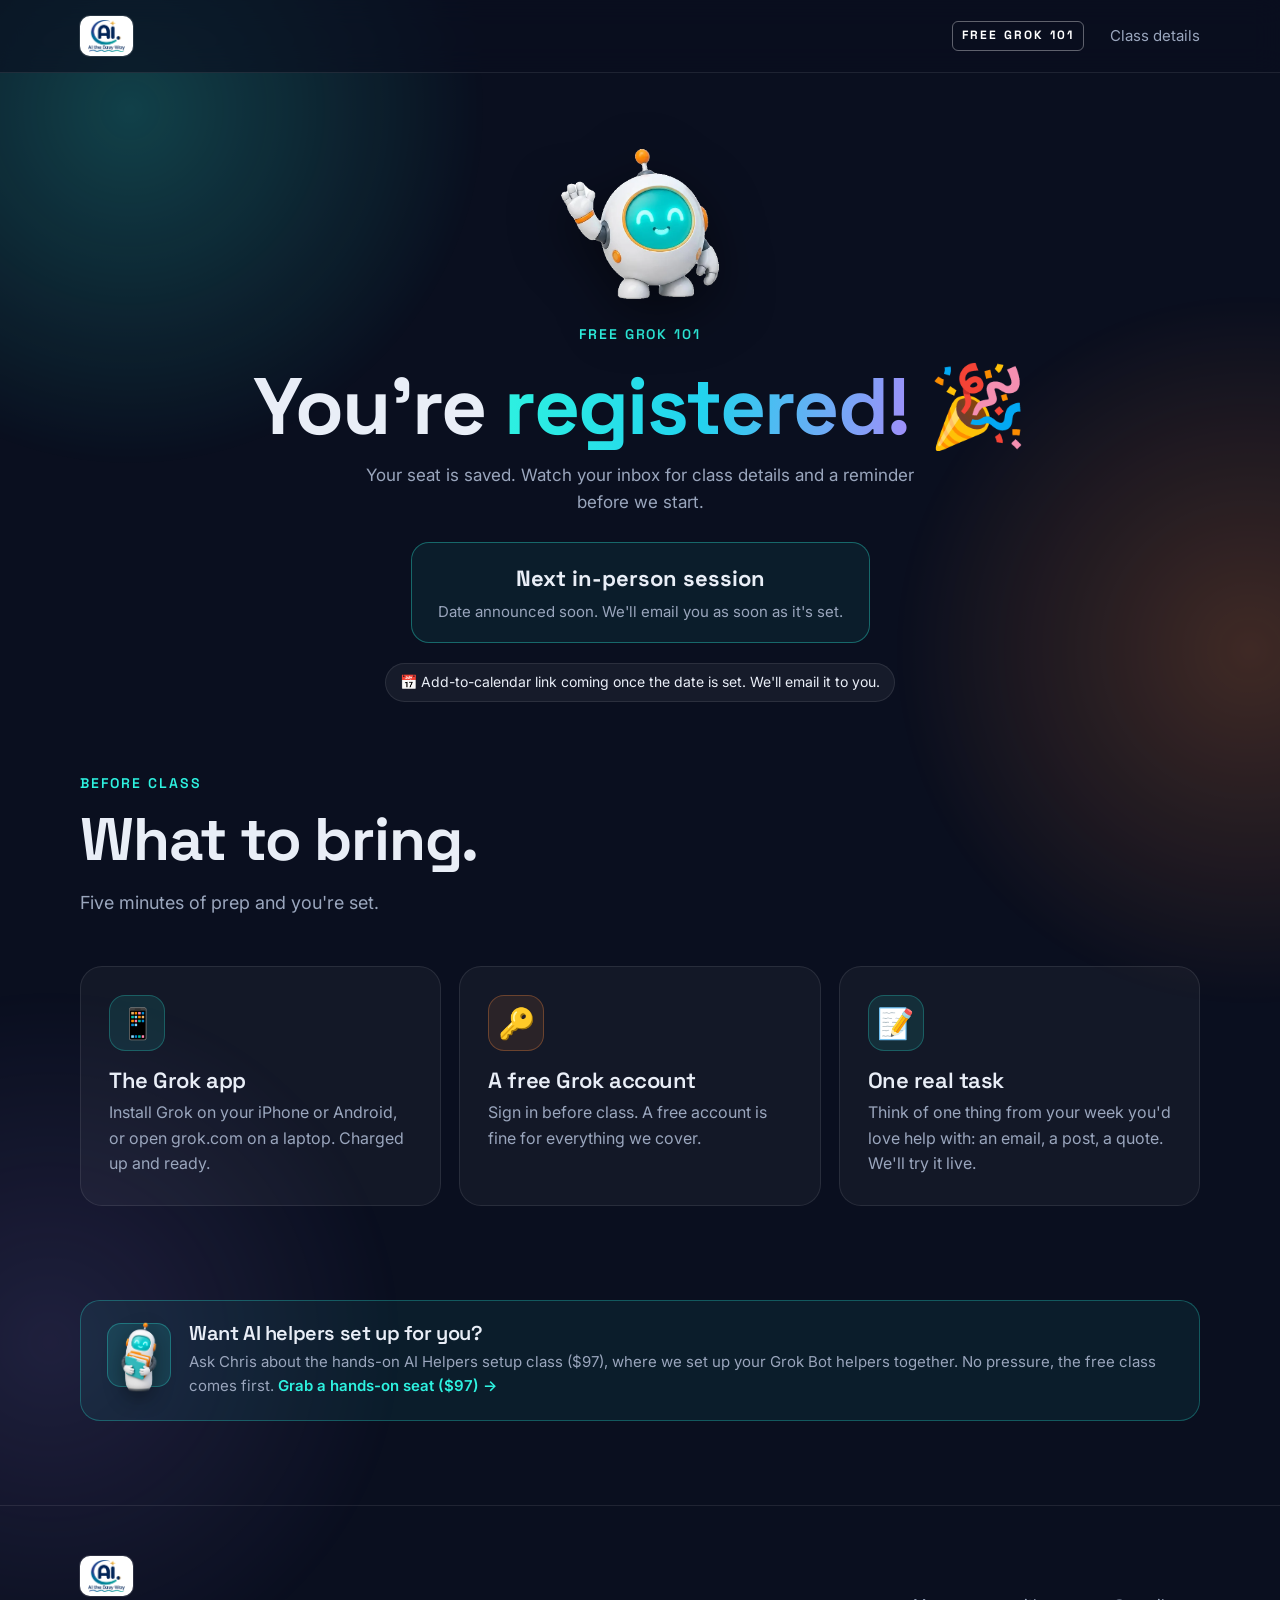
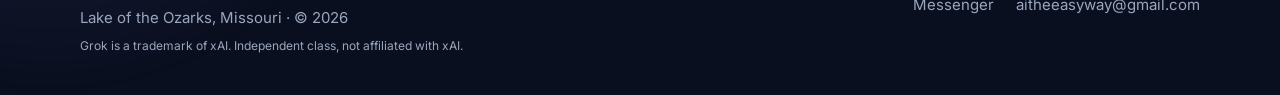
==== thanks.html @ 4959f6d3 "Free class is 1 hour: Oct 21 12:00-1:00 PM CT; 'in one hour' copy" ====
<!DOCTYPE html>
<html lang="en">
<head>
<!-- Session details come from config.js (same file the landing page uses) -->
<script src="config.js"></script>
<meta charset="utf-8">
<meta name="viewport" content="width=device-width, initial-scale=1">
<meta name="robots" content="noindex, nofollow">
<title>You're registered · Free Grok 101 | AI the Easy Way</title>
<meta name="theme-color" content="#0a0f1f">
<link rel="icon" href="data:image/svg+xml,<svg xmlns='http://www.w3.org/2000/svg' viewBox='0 0 100 100'><text y='.9em' font-size='90'>🌅</text></svg>">
<link rel="preconnect" href="https://fonts.googleapis.com">
<link rel="preconnect" href="https://fonts.gstatic.com" crossorigin>
<link href="https://fonts.googleapis.com/css2?family=Space+Grotesk:wght@500;600;700&family=Inter:wght@400;500;600&display=swap" rel="stylesheet">
<link rel="stylesheet" href="assets/styles.css">
</head>
<body>
<div class="bg-glow" aria-hidden="true">
  <div class="blob t" style="top:-300px;left:-280px"></div>
  <div class="blob o" style="top:240px;right:-380px;animation-delay:-6s"></div>
  <div class="blob v" style="top:55%;left:-360px;animation-delay:-3s"></div>
</div>

<nav>
  <div class="wrap">
    <a class="logo" href="index.html" aria-label="AI the Easy Way"><img class="logo-mark" src="assets/logo-ai-the-easy-way.webp" width="160" height="137" alt="AI the Easy Way"></a>
    <div class="nav-links"><span class="grok-tag">FREE GROK 101</span><a href="index.html">Class details</a></div>
  </div>
</nav>

<header class="ty-hero">
  <div class="wrap">
    <div class="ty-art" aria-hidden="true"><picture><source srcset="assets/helpers/helper-wave.webp" type="image/webp"><img src="assets/helpers/helper-wave.png" width="548" height="523" alt=""></picture></div>
    <span class="eyebrow" style="margin-top:10px">Free Grok 101</span>
    <h1>You're <span class="grad-text">registered!</span> 🎉</h1>
    <p class="lede">Your seat is saved. Watch your inbox for class details and a reminder before we start.</p>
    <div class="ty-sess" id="ty-sess"><b id="ty-when">Wed, Oct 21 · 12:00–1:00 PM CT</b><span id="ty-where">In person · Osage Beach Library, Osage Beach, MO</span></div>
    <div class="cal-row" id="cal-row">
      <span class="badge" id="cal-soon">📅 Add-to-calendar link coming once the date is set. We'll email it to you.</span>
    </div>
  </div>
</header>

<section style="padding-top:30px">
  <div class="wrap">
    <span class="eyebrow">Before class</span>
    <h2>What to bring.</h2>
    <p class="section-sub">Five minutes of prep and you're set.</p>
    <div class="grid g3">
      <div class="card"><div class="emoji">📱</div><h3>The Grok app</h3><p>Install Grok on your iPhone or Android, or open grok.com on a laptop. Charged up and ready.</p></div>
      <div class="card warm"><div class="emoji">🔑</div><h3>A free Grok account</h3><p>Sign in before class. A free account is fine for everything we cover.</p></div>
      <div class="card"><div class="emoji">📝</div><h3>One real task</h3><p>Think of one thing from your week you'd love help with: an email, a post, a quote. We'll try it live.</p></div>
    </div>
    <p class="note" id="zoom-note" hidden>💻 Joining online? Your Zoom link comes by email before class. Join from a laptop if you can, with the Grok app open on your phone.</p>
  </div>
</section>

<section style="padding-top:10px">
  <div class="wrap">
    <div class="tease-card">
      <div class="ic ic-helper" aria-hidden="true"><picture><source srcset="assets/helpers/helper-files.webp" type="image/webp"><img src="assets/helpers/helper-files.png" alt=""></picture></div>
      <div>
        <h3>Want AI helpers set up for you?</h3>
        <p>Ask Chris about the hands-on AI Helpers setup class ($97), where we set up your Grok Bot helpers together. No pressure, the free class comes first. <a data-paid href="https://buy.stripe.com/8x2eV52QE9wM2PK5do8AE04" target="_blank" rel="noopener">Grab a hands-on seat ($97) →</a></p>
      </div>
    </div>
  </div>
</section>

<!-- Add-to-calendar popup: opens right after registering (thanks.html?s=...) when the session has a date -->
<div class="modal-bg" id="cal-modal" hidden>
  <div class="modal" role="dialog" aria-modal="true" aria-labelledby="m-title">
    <button class="m-close" type="button" aria-label="Close" data-close>×</button>
    <img class="m-art" src="assets/helpers/helper-calendar.png" alt="" width="300" height="300">
    <span class="eyebrow">You're in! One more step</span>
    <h2 id="m-title">Add it to your calendar</h2>
    <div class="m-when" id="m-when"></div>
    <div class="m-where" id="m-where"></div>
    <div class="m-btns">
      <a class="btn btn-primary" id="m-gcal" href="#" target="_blank" rel="noopener">📅 Google Calendar</a>
      <a class="btn btn-ghost" id="m-ics" href="#" download="free-grok-101.ics">🍎 Apple / Outlook (.ics)</a>
    </div>
    <button class="m-later" type="button" data-close>Maybe later</button>
  </div>
</div>

<footer>
  <div class="wrap">
    <div><a class="logo" href="index.html" aria-label="AI the Easy Way"><img class="logo-mark" src="assets/logo-ai-the-easy-way.webp" width="160" height="137" alt="AI the Easy Way"></a><div style="margin-top:10px">Lake of the Ozarks, Missouri · © <span id="yr">2026</span></div><div class="tm">Grok is a trademark of xAI. Independent class, not affiliated with xAI.</div></div>
    <div style="display:flex;gap:22px;flex-wrap:wrap">
      <a data-msg href="https://m.me/aitheeasyway" target="_blank" rel="noopener">Messenger</a>
      <a data-email href="mailto:aitheeasyway@gmail.com">aitheeasyway@gmail.com</a>
    </div>
  </div>
</footer>

<script>
(function(){
  const q = new URLSearchParams(location.search);
  const id = q.get('s') || '', fmt = q.get('f') || '';
  const online = fmt.indexOf('Online') === 0 || id.indexOf('online') === 0;
  let s = SESSIONS.find(x => x.id === id);
  if (!s && !id) s = upcomingSessions()[0];
  if (s) {
    document.getElementById('ty-when').textContent = sessionWhen(s);
    document.getElementById('ty-where').textContent = formatLabel(s.format) + (s.place ? ' · ' + s.place : '');
  } else {
    document.getElementById('ty-when').textContent = online ? 'Next online (Zoom) session' : 'Next in-person session';
    document.getElementById('ty-where').textContent = "Date announced soon. We'll email you as soon as it's set.";
  }
  if (online || (s && s.format === 'online')) document.getElementById('zoom-note').hidden = false;

  // Add-to-calendar (only when the session has a real date): inline buttons + popup
  if (s && s.date && !isNaN(new Date(s.date))) {
    const start = new Date(s.date), end = new Date(start.getTime() + (s.minutes||60)*60000);
    const z = d => d.toISOString().replace(/[-:]/g,'').replace(/\.\d{3}/,'');
    const title = 'Free Grok 101 (AI the Easy Way)';
    const site = location.origin + location.pathname.replace(/thanks\.html$/,'');
    const details = 'Free Grok 101 with Chris Booth. Bring your phone or laptop with the Grok app and a free Grok account. ' + site;
    const where = s.format === 'online' ? 'Online (Zoom), link sent by email' : (s.place || s.title);
    const g = 'https://calendar.google.com/calendar/render?action=TEMPLATE&text=' + encodeURIComponent(title) + '&dates=' + z(start) + '/' + z(end) + '&details=' + encodeURIComponent(details) + '&location=' + encodeURIComponent(where) + '&ctz=America/Chicago';
    const icsEsc = t => String(t).replace(/\\/g,'\\\\').replace(/([,;])/g,'\\$1').replace(/\n/g,'\\n');
    const ics = ['BEGIN:VCALENDAR','VERSION:2.0','PRODID:-//AI the Easy Way//Free Grok 101//EN','CALSCALE:GREGORIAN','METHOD:PUBLISH','BEGIN:VEVENT','UID:'+s.id+'-free-grok-101@aitheeasyway','DTSTAMP:'+z(new Date()),'DTSTART:'+z(start),'DTEND:'+z(end),'SUMMARY:'+icsEsc(title),'LOCATION:'+icsEsc(where),'DESCRIPTION:'+icsEsc(details),'URL:'+site,'BEGIN:VALARM','TRIGGER:-PT1H','ACTION:DISPLAY','DESCRIPTION:Free Grok 101 starts in 1 hour','END:VALARM','END:VEVENT','END:VCALENDAR'].join('\r\n');
    const icsUrl = 'data:text/calendar;charset=utf-8,' + encodeURIComponent(ics);
    document.getElementById('cal-row').innerHTML = `<a class="btn btn-primary btn-sm" href="${g}" target="_blank" rel="noopener">📅 Add to Google Calendar</a><a class="btn btn-ghost btn-sm" href="${icsUrl}" download="free-grok-101.ics">Apple / Outlook (.ics)</a>`;

    // popup right after registering (the form redirect carries ?s=); once per browser session per session id
    const modal = document.getElementById('cal-modal'), key = 'fg101-cal-' + s.id;
    let seen = false; try { seen = sessionStorage.getItem(key) === '1'; } catch(e) {}
    if (id && !seen) {
      document.getElementById('m-when').textContent = sessionWhen(s);
      document.getElementById('m-where').textContent = formatLabel(s.format) + (s.place ? ' · ' + s.place : '');
      document.getElementById('m-gcal').href = g;
      document.getElementById('m-ics').href = icsUrl;
      const prev = document.activeElement;
      const close = () => { modal.hidden = true; document.removeEventListener('keydown', onKey); try { sessionStorage.setItem(key,'1'); } catch(e) {} if (prev && prev.focus) prev.focus(); };
      const onKey = e => { if (e.key === 'Escape') close(); };
      modal.querySelectorAll('[data-close]').forEach(b => b.addEventListener('click', close));
      modal.addEventListener('click', e => { if (e.target === modal) close(); });
      modal.querySelectorAll('.m-btns a').forEach(a => a.addEventListener('click', () => setTimeout(close, 300)));
      document.addEventListener('keydown', onKey);
      setTimeout(() => { modal.hidden = false; document.getElementById('m-gcal').focus(); }, 450);
    }
  }
  document.querySelectorAll('[data-paid]').forEach(a => a.href = PAID_CLASS_URL);
  document.querySelectorAll('[data-msg]').forEach(a => a.href = MESSENGER_URL);
  document.querySelectorAll('[data-email]').forEach(a => { a.href = 'mailto:' + CONTACT_EMAIL; a.textContent = CONTACT_EMAIL; });
  document.getElementById('yr').textContent = new Date().getFullYear();
})();
</script>
</body>
</html>
---- assets/styles.css ----
/* Shared AI the Easy Way styles (from the Learn Grok Bot mockup) */
:root{
  --bg:#0a0f1f; --bg2:#0f1629; --card:rgba(255,255,255,.04); --line:rgba(255,255,255,.09);
  --text:#e9eef7; --muted:#9aa6bd; --teal:#2ef2e0; --cyan:#22d3ee; --orange:#ff8a3d; --pink:#ff5e7e;
  --violet:#a78bfa;
  --grad:linear-gradient(100deg,var(--teal),var(--cyan) 25%,var(--violet) 52%,var(--pink) 72%,var(--orange));
  --radius:22px;
}
*{box-sizing:border-box;margin:0;padding:0}
html{scroll-behavior:smooth}
body{background:var(--bg);color:var(--text);font-family:Inter,system-ui,-apple-system,Segoe UI,sans-serif;line-height:1.6;font-size:17px;overflow-x:hidden;-webkit-font-smoothing:antialiased}
h1,h2,h3,.display{font-family:"Space Grotesk",Inter,sans-serif;line-height:1.05;letter-spacing:-.02em}
a{color:inherit}
.wrap{width:min(1120px,100% - 40px);margin-inline:auto}
section{padding:84px 0;position:relative}
.grad-text{background:var(--grad);background-size:200% auto;-webkit-background-clip:text;background-clip:text;color:transparent;animation:shift 8s ease-in-out infinite}
@keyframes shift{0%,100%{background-position:0% 50%}50%{background-position:100% 50%}}

/* background glow (absolute, spans whole page) */
body{position:relative}
.bg-glow{position:absolute;inset:0;z-index:-1;overflow:hidden;pointer-events:none}
.blob{position:absolute;width:820px;height:820px;max-width:140vw;max-height:140vw;border-radius:50%;opacity:.22;animation:float 18s ease-in-out infinite alternate;will-change:transform}
.blob.t{background:radial-gradient(circle,var(--teal) 0,transparent 62%)}
.blob.o{background:radial-gradient(circle,var(--orange) 0,transparent 62%)}
.blob.v{background:radial-gradient(circle,var(--violet) 0,transparent 62%);opacity:.14}
@keyframes float{to{transform:translate(60px,50px) scale(1.08)}}
.grid-bg{position:absolute;inset:0;background-image:linear-gradient(var(--line) 1px,transparent 1px),linear-gradient(90deg,var(--line) 1px,transparent 1px);background-size:56px 56px;mask-image:radial-gradient(ellipse at 50% 30%,#000 20%,transparent 70%);-webkit-mask-image:radial-gradient(ellipse at 50% 30%,#000 20%,transparent 70%);opacity:.5;pointer-events:none}

/* nav */
nav{position:sticky;top:0;z-index:50;backdrop-filter:blur(14px);-webkit-backdrop-filter:blur(14px);background:rgba(10,15,31,.65);border-bottom:1px solid var(--line)}
nav .wrap{display:flex;align-items:center;justify-content:space-between;height:72px}
.logo{display:flex;align-items:center;gap:10px;font-family:"Space Grotesk";font-weight:700;text-decoration:none;font-size:18px;color:var(--text)}
.logo-mark{height:40px;width:auto;display:block;flex-shrink:0;background:#fff;border-radius:10px;padding:4px 8px;box-shadow:0 0 0 1px rgba(255,255,255,.12)}
.logo-text{line-height:1.1}
.logo-dot{width:30px;height:30px;border-radius:9px;background:var(--grad);display:grid;place-items:center;color:#0a0f1f;font-size:15px;box-shadow:0 0 18px rgba(46,242,224,.45)}
.nav-links{display:flex;gap:26px;align-items:center;font-size:15px;color:var(--muted)}
.nav-links a{text-decoration:none;transition:color .2s}
.nav-links a:hover{color:var(--text)}

/* buttons */
.btn{display:inline-flex;align-items:center;gap:10px;font-family:"Space Grotesk";font-weight:700;font-size:17px;padding:16px 26px;border-radius:999px;text-decoration:none;transition:transform .2s,box-shadow .2s,background .2s;cursor:pointer;border:0}
.btn-primary{background:linear-gradient(100deg,var(--teal),var(--cyan));color:#06121a;box-shadow:0 0 0 1px rgba(46,242,224,.4),0 10px 40px -8px rgba(46,242,224,.6)}
.btn-primary:hover{transform:translateY(-2px);box-shadow:0 0 0 1px rgba(46,242,224,.6),0 14px 50px -6px rgba(46,242,224,.8)}
.btn-sunset{background:linear-gradient(100deg,var(--orange),var(--pink));color:#1a0a05;box-shadow:0 10px 40px -8px rgba(255,138,61,.65)}
.btn-sunset:hover{transform:translateY(-2px);box-shadow:0 14px 50px -6px rgba(255,138,61,.85)}
.btn-ghost{background:transparent;color:var(--text);border:1px solid var(--line)}
.btn-ghost:hover{border-color:var(--teal);color:var(--teal)}
.btn-sm{padding:10px 18px;font-size:15px}
.btn .arrow{transition:transform .2s}
.btn:hover .arrow{transform:translateX(4px)}

/* hero */
.hero{padding:80px 0 110px;text-align:center;overflow:hidden}
.pill{display:inline-flex;align-items:center;gap:10px;padding:8px 16px;border-radius:999px;border:1px solid rgba(255,138,61,.4);background:rgba(255,138,61,.08);color:#ffc49c;font-size:14px;font-weight:600;letter-spacing:.02em}
.pulse{width:8px;height:8px;border-radius:50%;background:var(--orange);box-shadow:0 0 0 0 rgba(255,138,61,.7);animation:pulse 2s infinite}
@keyframes pulse{70%{box-shadow:0 0 0 10px rgba(255,138,61,0)}100%{box-shadow:0 0 0 0 rgba(255,138,61,0)}}
.hero h1{font-size:clamp(44px,8.4vw,96px);font-weight:700;margin:26px auto 22px;max-width:14ch;text-wrap:balance}
.hero .sub{font-size:clamp(20px,2.6vw,26px);font-family:"Space Grotesk";font-weight:500;color:var(--text);margin-bottom:12px}
.hero .lede{color:var(--muted);max-width:620px;margin:0 auto 36px}
.cta-row{display:flex;gap:14px;justify-content:center;flex-wrap:wrap}
.tiny{font-size:14px;color:var(--muted);margin-top:18px}

/* chat orbit visual */
.helpers{display:flex;justify-content:center;gap:14px;flex-wrap:wrap;margin-top:60px}
.chip{display:flex;align-items:center;gap:10px;padding:12px 18px;border-radius:16px;background:var(--card);border:1px solid var(--line);font-size:15px;font-weight:500;animation:bob 6s ease-in-out infinite;backdrop-filter:blur(6px)}
.chip:nth-child(2){animation-delay:-1.5s}.chip:nth-child(3){animation-delay:-3s}.chip:nth-child(4){animation-delay:-4.5s}
.chip .ic{width:30px;height:30px;border-radius:9px;display:grid;place-items:center;font-size:16px}
.chip.lead{border-color:rgba(46,242,224,.45);box-shadow:0 0 30px -8px rgba(46,242,224,.55)}
@keyframes bob{50%{transform:translateY(-8px)}}

/* section heads */
.eyebrow{font-family:"Space Grotesk";font-size:14px;font-weight:600;letter-spacing:.14em;text-transform:uppercase;color:var(--teal);margin-bottom:14px;display:block}
.eyebrow.o{color:var(--orange)}
h2{font-size:clamp(36px,5.4vw,60px);font-weight:700;margin-bottom:18px;max-width:22ch;text-wrap:balance}
.section-sub{color:var(--muted);max-width:600px;font-size:18px;margin-bottom:48px}

/* cards */
.grid{display:grid;gap:18px}
.g4{grid-template-columns:repeat(4,1fr)}
.g3{grid-template-columns:repeat(3,1fr)}
.card{background:var(--card);border:1px solid var(--line);border-radius:var(--radius);padding:28px;position:relative;transition:transform .25s,border-color .25s,background .25s}
.card:hover{transform:translateY(-4px);border-color:rgba(46,242,224,.35);background:rgba(255,255,255,.06)}
.card .emoji{font-size:30px;width:56px;height:56px;border-radius:16px;display:grid;place-items:center;margin-bottom:18px;background:rgba(46,242,224,.1);border:1px solid rgba(46,242,224,.25)}
.card.warm .emoji{background:rgba(255,138,61,.1);border-color:rgba(255,138,61,.3)}
.card h3{font-size:22px;margin-bottom:8px;font-weight:600}
.card p{color:var(--muted);font-size:16px}

/* who */
.who{background:linear-gradient(180deg,transparent,rgba(255,138,61,.05) 50%,transparent)}
.who-card{padding:34px}
.who-card .tag{display:inline-block;font-size:13px;font-weight:600;color:var(--orange);border:1px solid rgba(255,138,61,.35);border-radius:999px;padding:4px 12px;margin-bottom:18px}
.note{margin-top:28px;padding:18px 22px;border-left:3px solid var(--teal);background:rgba(46,242,224,.06);border-radius:0 14px 14px 0;color:var(--text);max-width:760px}

/* steps */
.steps{display:grid;grid-template-columns:repeat(3,1fr);gap:18px;counter-reset:s}
.step{position:relative;padding:34px 28px 30px}
.step .num{font-family:"Space Grotesk";font-size:76px;font-weight:700;line-height:1;margin-bottom:12px;background:var(--grad);-webkit-background-clip:text;background-clip:text;color:transparent;opacity:.95}
.step .when{font-size:13px;font-weight:600;letter-spacing:.08em;text-transform:uppercase;color:var(--muted);margin-bottom:6px}

/* guide */
.guide-box{display:grid;grid-template-columns:320px 1fr;gap:48px;align-items:center;background:linear-gradient(135deg,rgba(46,242,224,.07),rgba(255,138,61,.07));border:1px solid var(--line);border-radius:30px;padding:44px}
.photo{aspect-ratio:4/5;border-radius:24px;position:relative;overflow:hidden;background:
  radial-gradient(circle at 50% 120%,rgba(255,138,61,.9),transparent 55%),
  linear-gradient(180deg,#14203d,#1d1630);border:1px solid var(--line);display:grid;place-items:center;text-align:center}
.photo::after{content:none}
.photo .ph{position:relative;z-index:1;color:rgba(255,255,255,.7);font-size:14px}
.photo .ph b{display:block;font-family:"Space Grotesk";font-size:58px;color:#fff;letter-spacing:-.03em;margin-bottom:6px;text-shadow:0 0 30px rgba(46,242,224,.6)}
.guide-box h3{font-size:clamp(30px,4vw,44px);margin-bottom:6px}
.guide-box .role{color:var(--orange);font-weight:600;margin-bottom:18px}
.guide-box p{color:var(--muted);margin-bottom:14px;max-width:560px}
.badges{display:flex;gap:10px;flex-wrap:wrap;margin-top:22px}
.badge{font-size:14px;padding:7px 14px;border-radius:999px;background:rgba(255,255,255,.05);border:1px solid var(--line)}

/* faq */
.faq-layout{display:grid;grid-template-columns:1fr 1.7fr;gap:48px;align-items:start}
.faq-layout h2{position:sticky;top:100px}
.faq{max-width:820px}
details{border:1px solid var(--line);border-radius:18px;background:var(--card);margin-bottom:12px;transition:border-color .2s}
details[open]{border-color:rgba(46,242,224,.35)}
summary{list-style:none;cursor:pointer;padding:22px 26px;font-family:"Space Grotesk";font-weight:600;font-size:19px;display:flex;justify-content:space-between;align-items:center;gap:16px}
summary::-webkit-details-marker{display:none}
summary .plus{flex:none;width:30px;height:30px;border-radius:50%;border:1px solid var(--line);display:grid;place-items:center;color:var(--teal);transition:transform .25s}
details[open] summary .plus{transform:rotate(45deg)}
details .ans{padding:0 26px 22px;color:var(--muted)}
details .ans strong{color:var(--text)}

/* guarantee */
.guarantee{padding:48px 0 0}
.g-box{display:flex;align-items:center;gap:22px;padding:28px 32px;border-radius:24px;border:1px dashed rgba(255,138,61,.5);background:rgba(255,138,61,.06)}
.g-box .shield{font-size:40px;flex:none}
.g-box p{font-family:"Space Grotesk";font-size:clamp(20px,2.6vw,26px);font-weight:600;line-height:1.3}
.g-box small{display:block;font-family:Inter;font-size:15px;font-weight:400;color:var(--muted);margin-top:4px}

/* final cta */
.final{text-align:center;overflow:hidden;padding-top:40px}
.final-box{position:relative;border-radius:34px;padding:80px 28px;background:
  radial-gradient(ellipse at 50% 130%,rgba(255,138,61,.55),transparent 60%),
  radial-gradient(ellipse at 50% -30%,rgba(46,242,224,.3),transparent 60%),#0d1426;border:1px solid var(--line);overflow:hidden}
.final-box h2{margin-inline:auto;font-size:clamp(40px,6.5vw,76px)}
.final-box p{color:var(--muted);max-width:560px;margin:0 auto 34px;font-size:18px}
.waves{position:absolute;left:0;right:0;bottom:0;height:90px;opacity:.5;pointer-events:none}

footer{padding:50px 0 40px;color:var(--muted);font-size:15px;border-top:1px solid var(--line);margin-top:0}
footer .wrap{display:flex;justify-content:space-between;align-items:center;flex-wrap:wrap;gap:20px}
footer a{text-decoration:none}
footer a:hover{color:var(--teal)}
.fb{display:inline-flex;align-items:center;gap:8px}

/* reveal (progressive; content visible without JS) */
.js .reveal{opacity:0;transform:translateY(24px);transition:opacity .7s ease,transform .7s ease}
.js .reveal.in{opacity:1;transform:none}

@media (max-width:960px){
  .faq-layout{grid-template-columns:1fr;gap:24px}
  .faq-layout h2{position:static}
  .g4{grid-template-columns:repeat(2,1fr)}
  .guide-box{grid-template-columns:1fr;padding:30px}
  .photo{max-width:300px;aspect-ratio:1/1;width:100%}
}
@media (max-width:720px){
  section{padding:68px 0}
  .nav-links a:not(.btn){display:none}
  .g4,.g3,.steps{grid-template-columns:1fr}
  .hero{padding:56px 0 76px}
  .cta-row .btn{width:100%;justify-content:center}
  .helpers{display:grid;grid-template-columns:1fr 1fr;gap:10px;margin-top:44px}
  .chip{font-size:14px;padding:10px 12px;justify-content:flex-start;text-align:left;line-height:1.25}
  .guide-box{padding:22px;gap:28px}
  .photo{max-width:none}
  .card{padding:24px}
  .step .num{font-size:60px}
  .g-box{flex-direction:column;align-items:flex-start;text-align:left;padding:24px}
  .final-box{padding:60px 22px}
  footer .wrap{flex-direction:column;align-items:flex-start}
}
@media (prefers-reduced-motion:reduce){*{animation:none!important;transition:none!important}.js .reveal{opacity:1;transform:none}}

.price-grid{display:grid;grid-template-columns:1.1fr .9fr;gap:18px;margin-top:28px}
.price-card{background:var(--card);border:1px solid var(--line);border-radius:24px;padding:28px 26px;position:relative}
.price-card.featured{border-color:rgba(46,242,224,.45);box-shadow:0 0 0 1px rgba(46,242,224,.2),0 20px 50px rgba(46,242,224,.08)}
.price-card .tag{display:inline-block;font-size:12px;letter-spacing:.08em;text-transform:uppercase;color:var(--teal);margin-bottom:10px;font-family:"Space Grotesk",sans-serif}
.price-card .amt{font-family:"Space Grotesk",sans-serif;font-size:clamp(40px,6vw,56px);font-weight:700;line-height:1;margin:6px 0 8px}
.price-card .amt small{font-size:.4em;opacity:.7;font-weight:500}
.price-card .was{color:var(--muted);text-decoration:line-through;text-decoration-thickness:2px;font-size:.45em;font-weight:500;margin-left:10px;vertical-align:middle}
.price-card .save{display:inline-block;font-size:13px;font-weight:600;color:#06121a;background:var(--teal);border-radius:999px;padding:3px 10px;margin-bottom:12px}
.hero-guarantee{display:inline-flex;align-items:center;gap:8px;margin-top:20px;padding:8px 16px;border-radius:999px;border:1px dashed rgba(255,138,61,.5);background:rgba(255,138,61,.06);font-size:15px;font-weight:600;color:var(--text)}
.proof{margin:22px 0 0;padding:14px 18px;border-left:3px solid var(--orange);background:rgba(255,138,61,.06);border-radius:0 14px 14px 0;color:var(--text);font-size:15px;max-width:560px}
.price-card p{color:var(--muted);margin:0 0 18px;font-size:15px}
.price-card .note{font-size:13px;color:var(--muted);margin-top:12px}
@media (max-width:720px){.price-grid{grid-template-columns:1fr}}

/* free tease + post-class upsell */
.tease{padding:36px 0 0}
.tease-card{display:flex;align-items:flex-start;gap:18px;padding:22px 26px;border-radius:20px;border:1px solid rgba(46,242,224,.28);background:rgba(46,242,224,.06)}
.tease-card .ic{flex:none;width:48px;height:48px;border-radius:14px;display:grid;place-items:center;font-size:22px;background:rgba(46,242,224,.12);border:1px solid rgba(46,242,224,.3)}
.tease-card h3{font-size:20px;margin-bottom:6px;font-weight:600}
.tease-card p{color:var(--muted);font-size:15px;margin:0}
.tease-card ol{color:var(--muted);font-size:15px;margin:6px 0 8px 20px}
.tease-card a{color:var(--teal);text-decoration:none;font-weight:600}
.tease-card a:hover{text-decoration:underline}
.upsell{padding-top:0}
.upsell-box{display:grid;grid-template-columns:1.2fr .8fr;gap:28px;align-items:center;padding:36px 34px;border-radius:28px;border:1px solid rgba(255,138,61,.35);background:linear-gradient(135deg,rgba(255,138,61,.08),rgba(167,139,250,.06))}
.upsell-box h2{font-size:clamp(28px,4vw,40px);max-width:18ch;margin-bottom:12px}
.upsell-box .lede{color:var(--muted);font-size:16px;margin-bottom:18px;max-width:520px}
.upsell-box ul{list-style:none;margin:0 0 6px;padding:0}
.upsell-box li{color:var(--text);font-size:15px;padding:6px 0 6px 28px;position:relative}
.upsell-box li::before{content:"✓";position:absolute;left:0;color:var(--teal);font-weight:700}
.upsell-price{text-align:center;padding:28px 22px;border-radius:22px;background:rgba(10,15,31,.55);border:1px solid var(--line)}
.upsell-price .tag{display:inline-block;font-size:12px;letter-spacing:.08em;text-transform:uppercase;color:var(--orange);margin-bottom:6px;font-family:"Space Grotesk",sans-serif}
.upsell-price .amt{font-family:"Space Grotesk",sans-serif;font-size:clamp(44px,6vw,56px);font-weight:700;line-height:1;margin:4px 0 8px}
.upsell-price p{color:var(--muted);font-size:14px;margin:0 0 18px}
.upsell-price .cta-col{display:flex;flex-direction:column;gap:10px}
.upsell-price .cta-col .btn{justify-content:center;width:100%}
.upsell-price .soon{font-size:13px;margin:12px 0 0}
@media (max-width:720px){.upsell-box{grid-template-columns:1fr;padding:26px 22px}.tease-card{flex-direction:column;gap:12px}}
.grok-tag{font-family:"Space Grotesk";font-weight:700;letter-spacing:.18em;font-size:12px;color:#fff;border:1px solid rgba(255,255,255,.35);border-radius:6px;padding:4px 9px}
.built-on{display:inline-flex;align-items:center;gap:12px;padding:10px 18px;border-radius:14px;background:#000;border:1px solid rgba(255,255,255,.18);margin-bottom:18px;color:#cfd6e4;font-size:13px;font-weight:600;letter-spacing:.08em;text-transform:uppercase}
.built-on img{height:30px;width:auto;display:block}
.hero .pill{display:flex;width:fit-content;margin:0 auto}
.grok-word{color:#fff;text-shadow:0 0 28px rgba(255,255,255,.35)}
.tm{margin-top:6px;font-size:12px;color:var(--muted)}
@media(max-width:760px){.grok-tag,.nav-links a:not(.btn){display:none}}

/* ===== AI helper mascots ===== */
.pill-txt{display:flex;flex-direction:column;align-items:flex-start;line-height:1.3;text-align:left}
.pill-txt b{color:#fff;font-family:"Space Grotesk";font-weight:700;letter-spacing:.01em;font-size:15px}
.pill-txt>span{font-weight:500}.pill-txt .nw{white-space:nowrap}
.pill:has(.pill-txt){border-radius:16px;padding:10px 18px}
.hero-grid{display:grid;grid-template-columns:1.12fr .88fr;grid-template-areas:"top art" "body art";column-gap:40px;align-items:center;text-align:left}
.hero-top{grid-area:top;align-self:end}.hero-body{grid-area:body;align-self:start}
.hero-art{grid-area:art;position:relative;display:grid;place-items:center}
.hero-art::before{content:"";position:absolute;inset:6% 2% 2%;border-radius:50%;background:radial-gradient(circle at 50% 55%,rgba(46,242,224,.28),rgba(255,138,61,.10) 45%,transparent 70%);filter:blur(10px);z-index:0}
.hero-art img{position:relative;z-index:1;width:120%;max-width:640px;margin-right:-12%;height:auto;display:block;filter:drop-shadow(0 24px 40px rgba(0,0,0,.45));animation:bob 7s ease-in-out infinite}
.hero-grid .pill{margin:0}
.hero-grid h1{margin:22px 0 18px;font-size:clamp(44px,5.6vw,76px);max-width:13ch}
.hero-grid .lede{margin:0 0 30px;max-width:560px}
.hero-grid .cta-row{justify-content:flex-start}
.hero-grid .cta-row{gap:10px}.hero-grid .cta-row .btn-textlink{border-color:transparent;padding-inline:10px;color:var(--muted)}.hero-grid .cta-row .btn-textlink:hover{color:var(--teal)}.hero-grid .cta-row .btn{padding:15px 20px;font-size:16px}
.hero .helpers{margin-top:48px}
.helper-ic{width:84px;height:84px;border-radius:22px;display:grid;place-items:center;margin-bottom:16px;background:radial-gradient(circle at 50% 60%,rgba(46,242,224,.22),rgba(46,242,224,.06) 70%);border:1px solid rgba(46,242,224,.25);overflow:visible}
.card.warm .helper-ic{background:radial-gradient(circle at 50% 60%,rgba(255,138,61,.22),rgba(255,138,61,.06) 70%);border-color:rgba(255,138,61,.3)}
.helper-ic img{width:96px;height:96px;object-fit:contain;display:block;transform:translateY(-6px);filter:drop-shadow(0 8px 12px rgba(0,0,0,.4));transition:transform .3s}
.card:hover .helper-ic img{transform:translateY(-10px) rotate(-4deg)}
.tease-card .ic-helper{width:64px;height:64px;padding:0;overflow:visible}
.tease-card .ic-helper img{height:74px;width:auto;display:block;transform:translateY(-4px);filter:drop-shadow(0 6px 10px rgba(0,0,0,.4))}
.final-helper{display:flex;justify-content:center;margin:-34px auto 14px}
.final-helper img{width:130px;height:auto;filter:drop-shadow(0 16px 26px rgba(0,0,0,.5));animation:bob 6s ease-in-out infinite}
.final .pill{width:fit-content;margin-inline:auto}
@media (max-width:960px){
  .hero-grid .cta-row .btn-textlink{border-color:var(--line);padding-inline:20px;color:var(--text)}
  .hero-grid{grid-template-columns:1fr;grid-template-areas:"top" "art" "body";text-align:center}
  .hero-grid .pill,.hero-grid .built-on{margin-inline:auto}
  .hero-grid .pill{margin-inline:auto}
  .hero-grid h1{margin:22px auto 6px;max-width:14ch}
  .hero-grid .lede{margin:0 auto 30px}
  .hero-grid .cta-row{justify-content:center}
  .hero-art img{max-width:440px;width:92%;margin-right:0}
  .hero-art{margin:6px 0 18px}
}
@media (max-width:720px){
  .pill-txt b{font-size:14px}.pill-txt{font-size:13px}
  .hero-art img{width:100%;max-width:360px}
  .sys-grid .card{display:grid;grid-template-columns:76px 1fr;column-gap:16px;align-items:start}
  .sys-grid .helper-ic{width:72px;height:72px;margin:0;grid-row:span 2;border-radius:18px}
  .sys-grid .helper-ic img{width:84px;height:84px}
  .sys-grid .card h3{margin-top:4px}
  .final-helper img{width:110px}
  .tease-card .ic-helper{width:56px;height:56px}
}

/* ===== Free Grok 101 additions ===== */
.sess-grid{display:grid;grid-template-columns:repeat(auto-fit,minmax(280px,1fr));gap:18px}
.sess{display:flex;flex-direction:column;gap:8px}
.sess .fmt{display:inline-flex;align-self:flex-start;align-items:center;gap:8px;font-size:13px;font-weight:600;letter-spacing:.04em;border-radius:999px;padding:4px 12px;border:1px solid rgba(46,242,224,.35);color:var(--teal)}
.sess.online .fmt{border-color:rgba(167,139,250,.45);color:var(--violet)}
.sess .when{font-family:"Space Grotesk";font-size:24px;font-weight:700;color:var(--text)}
.sess.soon{border-style:dashed}
.reg-box{display:grid;grid-template-columns:.9fr 1.1fr;gap:40px;align-items:start;padding:40px;border-radius:30px;border:1px solid rgba(46,242,224,.3);background:linear-gradient(135deg,rgba(46,242,224,.07),rgba(167,139,250,.05))}
.reg-box h2{font-size:clamp(32px,4.4vw,48px)}
.reg-box .lede{color:var(--muted);margin-bottom:18px}
.reg-box ul{list-style:none;padding:0;margin:0 0 18px}
.reg-box li{padding:6px 0 6px 28px;position:relative;font-size:16px}
.reg-box li::before{content:"✓";position:absolute;left:0;color:var(--teal);font-weight:700}
.reg-art img{width:150px;height:auto;filter:drop-shadow(0 14px 22px rgba(0,0,0,.45));animation:bob 6s ease-in-out infinite}
form.reg{display:grid;gap:14px;background:rgba(10,15,31,.6);border:1px solid var(--line);border-radius:22px;padding:26px}
.field{display:grid;gap:6px}
.field label,.field legend{font-size:14px;font-weight:600;color:var(--text)}
.field .opt{color:var(--muted);font-weight:400}
.field input,.field select{width:100%;font:inherit;font-size:16px;color:var(--text);background:#0d1426;border:1px solid rgba(255,255,255,.14);border-radius:12px;padding:13px 14px;outline:none;transition:border-color .2s,box-shadow .2s}
.field select{appearance:none;-webkit-appearance:none;background-image:linear-gradient(45deg,transparent 50%,var(--muted) 50%),linear-gradient(135deg,var(--muted) 50%,transparent 50%);background-position:calc(100% - 20px) 55%,calc(100% - 14px) 55%;background-size:6px 6px;background-repeat:no-repeat;padding-right:40px}
.field input:focus,.field select:focus{border-color:var(--teal);box-shadow:0 0 0 3px rgba(46,242,224,.18)}
fieldset.field{border:0;padding:0;margin:0}
.fmt-pick{display:grid;grid-template-columns:1fr 1fr;gap:10px}
.fmt-pick label{display:flex;align-items:center;gap:10px;padding:13px 14px;border-radius:12px;border:1px solid rgba(255,255,255,.14);background:#0d1426;cursor:pointer;font-weight:500;font-size:15px}
.fmt-pick input{accent-color:var(--teal);width:18px;height:18px}
.fmt-pick label:has(input:checked){border-color:var(--teal);box-shadow:0 0 0 3px rgba(46,242,224,.15)}
form.reg .btn{justify-content:center;width:100%;margin-top:4px}
.form-note{font-size:13px;color:var(--muted);text-align:center}
.form-status{font-size:14px;color:#ffc49c;text-align:center;min-height:1em}
.hp{position:absolute;left:-9999px;width:1px;height:1px;overflow:hidden}
@media (max-width:960px){.reg-box{grid-template-columns:1fr;padding:28px}}
@media (max-width:720px){.reg-box{padding:20px;gap:22px}form.reg{padding:18px}.fmt-pick{grid-template-columns:1fr}.reg-art{display:none}}
/* thanks page */
.ty-hero{padding:70px 0 40px;text-align:center}
.ty-hero h1{font-size:clamp(44px,7vw,80px);margin:18px auto 14px;max-width:16ch}
.ty-hero .lede{color:var(--muted);max-width:600px;margin:0 auto}
.ty-hero .ty-art img{width:170px;height:auto;filter:drop-shadow(0 16px 26px rgba(0,0,0,.5));animation:bob 6s ease-in-out infinite}
.ty-sess{display:inline-flex;flex-direction:column;gap:4px;margin:26px auto 0;padding:18px 26px;border-radius:18px;border:1px solid rgba(46,242,224,.35);background:rgba(46,242,224,.06)}
.ty-sess b{font-family:"Space Grotesk";font-size:22px}
.ty-sess span{color:var(--muted);font-size:15px}
.cal-row{display:flex;gap:12px;justify-content:center;flex-wrap:wrap;margin-top:20px}
.bring li{margin:0 0 10px 0}

/* before / after prompts */
.ba-tabs{display:flex;gap:10px;flex-wrap:wrap;margin-bottom:22px}
.ba-tab{font:inherit;font-family:"Space Grotesk";font-weight:600;font-size:16px;color:var(--muted);background:var(--card);border:1px solid var(--line);border-radius:999px;padding:11px 18px;cursor:pointer;transition:color .2s,border-color .2s,background .2s}
.ba-tab:hover{color:var(--text)}
.ba-tab[aria-selected="true"]{color:#06121a;background:linear-gradient(100deg,var(--teal),var(--cyan));border-color:transparent}
.ba-grid{display:grid;grid-template-columns:1fr 1.25fr;gap:18px;align-items:stretch}
.ba-card{border-radius:var(--radius);padding:26px;border:1px solid var(--line);background:var(--card);display:flex;flex-direction:column;gap:14px}
.ba-card.weak{opacity:.85}
.ba-card.strong{border-color:rgba(46,242,224,.45);background:linear-gradient(160deg,rgba(46,242,224,.08),rgba(167,139,250,.05));box-shadow:0 0 0 1px rgba(46,242,224,.15),0 20px 50px -20px rgba(46,242,224,.35)}
.ba-tag{align-self:flex-start;font-family:"Space Grotesk";font-size:13px;font-weight:700;letter-spacing:.06em;text-transform:uppercase;padding:5px 12px;border-radius:999px}
.weak .ba-tag{color:#ff9fb2;background:rgba(255,94,126,.12);border:1px solid rgba(255,94,126,.35)}
.strong .ba-tag{color:var(--teal);background:rgba(46,242,224,.1);border:1px solid rgba(46,242,224,.35)}
.ba-prompt{font-family:"Space Grotesk";font-size:18px;font-weight:500;line-height:1.45;color:var(--text)}
.weak .ba-prompt{color:var(--muted)}
.ba-ans{margin-top:auto;background:rgba(10,15,31,.6);border:1px solid var(--line);border-radius:16px;padding:16px 18px;font-size:15px;color:var(--text)}
.ba-ans ul{margin:4px 0 0 18px}.ba-ans li{margin:3px 0}
.weak .ba-ans{color:var(--muted)}
.ba-lbl{display:block;font-size:12px;font-weight:600;letter-spacing:.08em;text-transform:uppercase;color:var(--muted);margin-bottom:6px}
.ba-note{margin-top:16px;font-size:14px;color:var(--muted)}
/* helpers at work clip */
.clip-frame{margin:0;border-radius:26px;padding:14px;background:linear-gradient(135deg,rgba(46,242,224,.12),rgba(255,138,61,.10));border:1px solid var(--line);box-shadow:0 30px 80px -30px rgba(0,0,0,.7)}
.clip-frame video{display:block;width:100%;height:auto;aspect-ratio:16/9;border-radius:16px;background:#0a0f1f}
.clip-frame figcaption{padding:16px 8px 4px;font-family:"Space Grotesk";font-size:clamp(17px,2.2vw,21px);font-weight:600;text-align:center}
.clip-frame figcaption small{display:block;font-family:Inter;font-weight:400;font-size:14px;color:var(--muted);margin-top:4px}
/* testimonials */
.testi-card .stars{color:var(--orange);letter-spacing:3px;margin-bottom:10px}
.testi-card .q{font-size:17px;color:var(--text);margin-bottom:16px}
.testi-card .who-line b{display:block;font-family:"Space Grotesk"}
.testi-card .who-line span{color:var(--muted);font-size:14px}
.testi-card.placeholder{border-style:dashed}
@media (max-width:860px){.ba-grid{grid-template-columns:1fr}}
@media (max-width:720px){.ba-tab{font-size:14px;padding:9px 14px}.ba-card{padding:20px}.ba-prompt{font-size:16px}.clip-frame{padding:8px;border-radius:18px}.clip-frame video{border-radius:12px}}
/* add-to-calendar modal */
.modal-bg{position:fixed;inset:0;z-index:100;background:rgba(5,8,18,.72);backdrop-filter:blur(6px);-webkit-backdrop-filter:blur(6px);display:grid;place-items:center;padding:20px}
.modal-bg[hidden]{display:none}
.modal{position:relative;width:min(460px,100%);text-align:center;padding:34px 28px 26px;border-radius:26px;background:radial-gradient(ellipse at 50% -20%,rgba(46,242,224,.25),transparent 60%),#0f1629;border:1px solid rgba(46,242,224,.35);box-shadow:0 30px 80px rgba(0,0,0,.6)}
.modal img.m-art{width:96px;height:auto;margin:-80px auto 6px;display:block;filter:drop-shadow(0 12px 20px rgba(0,0,0,.5))}
.modal h2{font-size:30px;margin:6px auto 8px}
.modal .m-when{font-family:"Space Grotesk";font-weight:700;font-size:19px}
.modal .m-where{color:var(--muted);font-size:15px;margin-bottom:20px}
.modal .m-btns{display:flex;flex-direction:column;gap:10px}
.modal .m-btns .btn{justify-content:center;width:100%}
.modal .m-close{position:absolute;top:12px;right:12px;width:36px;height:36px;border-radius:50%;border:1px solid var(--line);background:transparent;color:var(--muted);font-size:20px;cursor:pointer}
.modal .m-later{margin-top:12px;background:none;border:0;color:var(--muted);font:inherit;font-size:14px;cursor:pointer;text-decoration:underline}
.clip-frame video.sq{aspect-ratio:1/1}
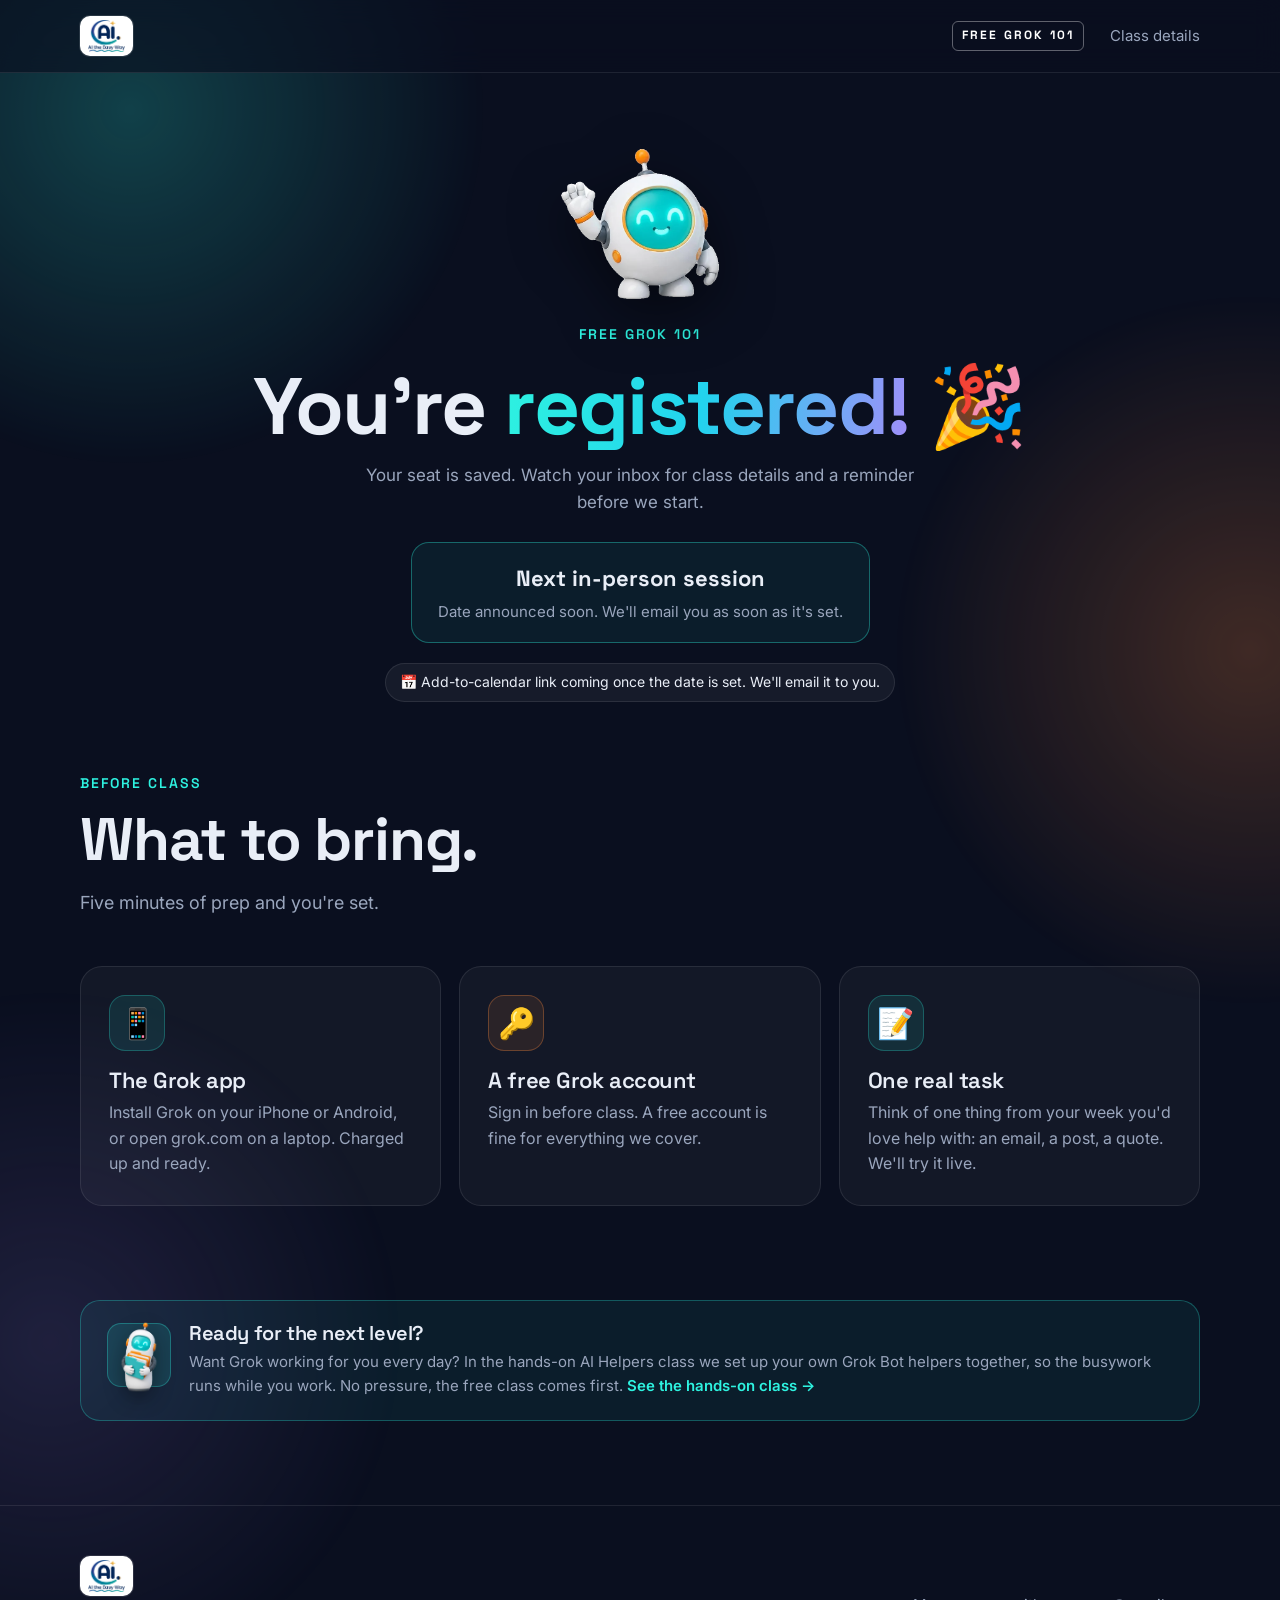
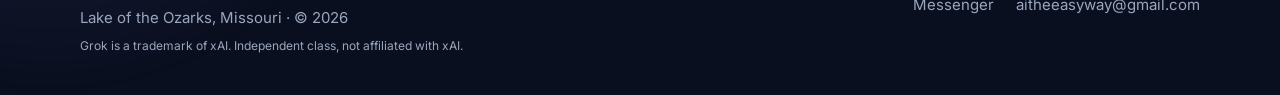
==== commit 45726ab4: "Launch polish: favicons + share tags, next-level section to sales page, QR/src tracking + focus form" ====
--- a/thanks.html
+++ b/thanks.html
@@ -8,7 +8,10 @@
 <meta name="robots" content="noindex, nofollow">
 <title>You're registered · Free Grok 101 | AI the Easy Way</title>
 <meta name="theme-color" content="#0a0f1f">
-<link rel="icon" href="data:image/svg+xml,<svg xmlns='http://www.w3.org/2000/svg' viewBox='0 0 100 100'><text y='.9em' font-size='90'>🌅</text></svg>">
+<link rel="icon" href="favicon.ico" sizes="48x48">
+<link rel="icon" type="image/png" sizes="32x32" href="favicon-32.png">
+<link rel="apple-touch-icon" sizes="180x180" href="apple-touch-icon.png">
+<link rel="manifest" href="site.webmanifest">
 <link rel="preconnect" href="https://fonts.googleapis.com">
 <link rel="preconnect" href="https://fonts.gstatic.com" crossorigin>
 <link href="https://fonts.googleapis.com/css2?family=Space+Grotesk:wght@500;600;700&family=Inter:wght@400;500;600&display=swap" rel="stylesheet">
@@ -28,6 +31,7 @@
   </div>
 </nav>
 
+<main id="main">
 <header class="ty-hero">
   <div class="wrap">
     <div class="ty-art" aria-hidden="true"><picture><source srcset="assets/helpers/helper-wave.webp" type="image/webp"><img src="assets/helpers/helper-wave.png" width="548" height="523" alt=""></picture></div>
@@ -60,12 +64,13 @@
     <div class="tease-card">
       <div class="ic ic-helper" aria-hidden="true"><picture><source srcset="assets/helpers/helper-files.webp" type="image/webp"><img src="assets/helpers/helper-files.png" alt=""></picture></div>
       <div>
-        <h3>Want AI helpers set up for you?</h3>
-        <p>Ask Chris about the hands-on AI Helpers setup class ($97), where we set up your Grok Bot helpers together. No pressure, the free class comes first. <a data-paid href="https://buy.stripe.com/8x2eV52QE9wM2PK5do8AE04" target="_blank" rel="noopener">Grab a hands-on seat ($97) →</a></p>
+        <h3>Ready for the next level?</h3>
+        <p>Want Grok working for you every day? In the hands-on AI Helpers class we set up your own Grok Bot helpers together, so the busywork runs while you work. No pressure, the free class comes first. <a data-sales href="http://mysihelpers.com/">See the hands-on class <span aria-hidden="true">→</span></a></p>
       </div>
     </div>
   </div>
 </section>
+</main>
 
 <!-- Add-to-calendar popup: opens right after registering (thanks.html?s=...) when the session has a date -->
 <div class="modal-bg" id="cal-modal" hidden>
@@ -77,8 +82,8 @@
     <div class="m-when" id="m-when"></div>
     <div class="m-where" id="m-where"></div>
     <div class="m-btns">
-      <a class="btn btn-primary" id="m-gcal" href="#" target="_blank" rel="noopener">📅 Google Calendar</a>
-      <a class="btn btn-ghost" id="m-ics" href="#" download="free-grok-101.ics">🍎 Apple / Outlook (.ics)</a>
+      <a class="btn btn-primary" id="m-gcal" href="#" target="_blank" rel="noopener"><span aria-hidden="true">📅</span> Google Calendar</a>
+      <a class="btn btn-ghost" id="m-ics" href="#" download="free-grok-101.ics"><span aria-hidden="true">🍎</span> Apple / Outlook (.ics)</a>
     </div>
     <button class="m-later" type="button" data-close>Maybe later</button>
   </div>
@@ -133,16 +138,27 @@
       document.getElementById('m-gcal').href = g;
       document.getElementById('m-ics').href = icsUrl;
       const prev = document.activeElement;
-      const close = () => { modal.hidden = true; document.removeEventListener('keydown', onKey); try { sessionStorage.setItem(key,'1'); } catch(e) {} if (prev && prev.focus) prev.focus(); };
-      const onKey = e => { if (e.key === 'Escape') close(); };
+      const main = document.getElementById('main');
+      const close = () => { modal.hidden = true; main.removeAttribute('aria-hidden'); main.inert = false; document.removeEventListener('keydown', onKey); try { sessionStorage.setItem(key,'1'); } catch(e) {} if (prev && prev.focus) prev.focus(); };
+      const onKey = e => {
+        if (e.key === 'Escape') { close(); return; }
+        if (e.key === 'Tab') { // keep focus inside the dialog while it's open
+          const f = [...modal.querySelectorAll('a[href],button:not([disabled])')].filter(x => x.offsetParent !== null);
+          if (!f.length) return;
+          const first = f[0], last = f[f.length-1];
+          if (e.shiftKey && document.activeElement === first) { e.preventDefault(); last.focus(); }
+          else if (!e.shiftKey && document.activeElement === last) { e.preventDefault(); first.focus(); }
+          else if (!modal.contains(document.activeElement)) { e.preventDefault(); first.focus(); }
+        }
+      };
       modal.querySelectorAll('[data-close]').forEach(b => b.addEventListener('click', close));
       modal.addEventListener('click', e => { if (e.target === modal) close(); });
       modal.querySelectorAll('.m-btns a').forEach(a => a.addEventListener('click', () => setTimeout(close, 300)));
       document.addEventListener('keydown', onKey);
-      setTimeout(() => { modal.hidden = false; document.getElementById('m-gcal').focus(); }, 450);
+      setTimeout(() => { modal.hidden = false; main.setAttribute('aria-hidden','true'); main.inert = true; document.getElementById('m-gcal').focus(); }, 450);
     }
   }
-  document.querySelectorAll('[data-paid]').forEach(a => a.href = PAID_CLASS_URL);
+  document.querySelectorAll('[data-sales]').forEach(a => a.href = SALES_PAGE_URL);
   document.querySelectorAll('[data-msg]').forEach(a => a.href = MESSENGER_URL);
   document.querySelectorAll('[data-email]').forEach(a => { a.href = 'mailto:' + CONTACT_EMAIL; a.textContent = CONTACT_EMAIL; });
   document.getElementById('yr').textContent = new Date().getFullYear();
--- a/assets/styles.css
+++ b/assets/styles.css
@@ -356,3 +356,21 @@
 .modal .m-close{position:absolute;top:12px;right:12px;width:36px;height:36px;border-radius:50%;border:1px solid var(--line);background:transparent;color:var(--muted);font-size:20px;cursor:pointer}
 .modal .m-later{margin-top:12px;background:none;border:0;color:var(--muted);font:inherit;font-size:14px;cursor:pointer;text-decoration:underline}
 .clip-frame video.sq{aspect-ratio:1/1}
+
+/* ---- accessibility + launch additions ---- */
+html{scroll-padding-top:96px}
+:focus-visible{outline:3px solid var(--teal);outline-offset:3px;border-radius:6px}
+.btn:focus-visible{outline-offset:4px;border-radius:999px}
+.field input:focus-visible,.field select:focus-visible{outline:2px solid var(--teal);outline-offset:2px}
+.fmt-pick input:focus-visible{outline:2px solid var(--teal);outline-offset:3px}
+.skip{position:absolute;left:12px;top:-60px;z-index:200;background:var(--teal);color:#06121a;font-weight:700;padding:10px 16px;border-radius:10px;text-decoration:none;transition:top .15s}
+.skip:focus{top:12px}
+.clip-toggle{position:absolute;right:26px;top:26px;z-index:2;display:inline-flex;align-items:center;gap:8px;font:600 14px/1 Inter,system-ui,sans-serif;color:#e9eef7;background:rgba(5,8,18,.78);border:1px solid rgba(255,255,255,.28);border-radius:999px;padding:9px 14px;cursor:pointer;backdrop-filter:blur(6px);-webkit-backdrop-filter:blur(6px)}
+.clip-toggle:hover{border-color:var(--teal);color:var(--teal)}
+@media (max-width:720px){.clip-toggle{right:16px;top:16px;padding:8px 12px;font-size:13px}}
+.next-level{padding-top:20px}
+.next-level .upsell-box{border-color:rgba(46,242,224,.32);background:linear-gradient(135deg,rgba(46,242,224,.08),rgba(255,138,61,.07))}
+.next-level .upsell-box h2{max-width:none}
+.nl-art{display:grid;place-items:center}
+.nl-art img{width:min(280px,80%);height:auto;filter:drop-shadow(0 20px 40px rgba(0,0,0,.5))}
+@media (max-width:720px){.nl-art{order:-1}.nl-art img{width:150px}.next-level .cta-row .btn{width:100%;justify-content:center}}
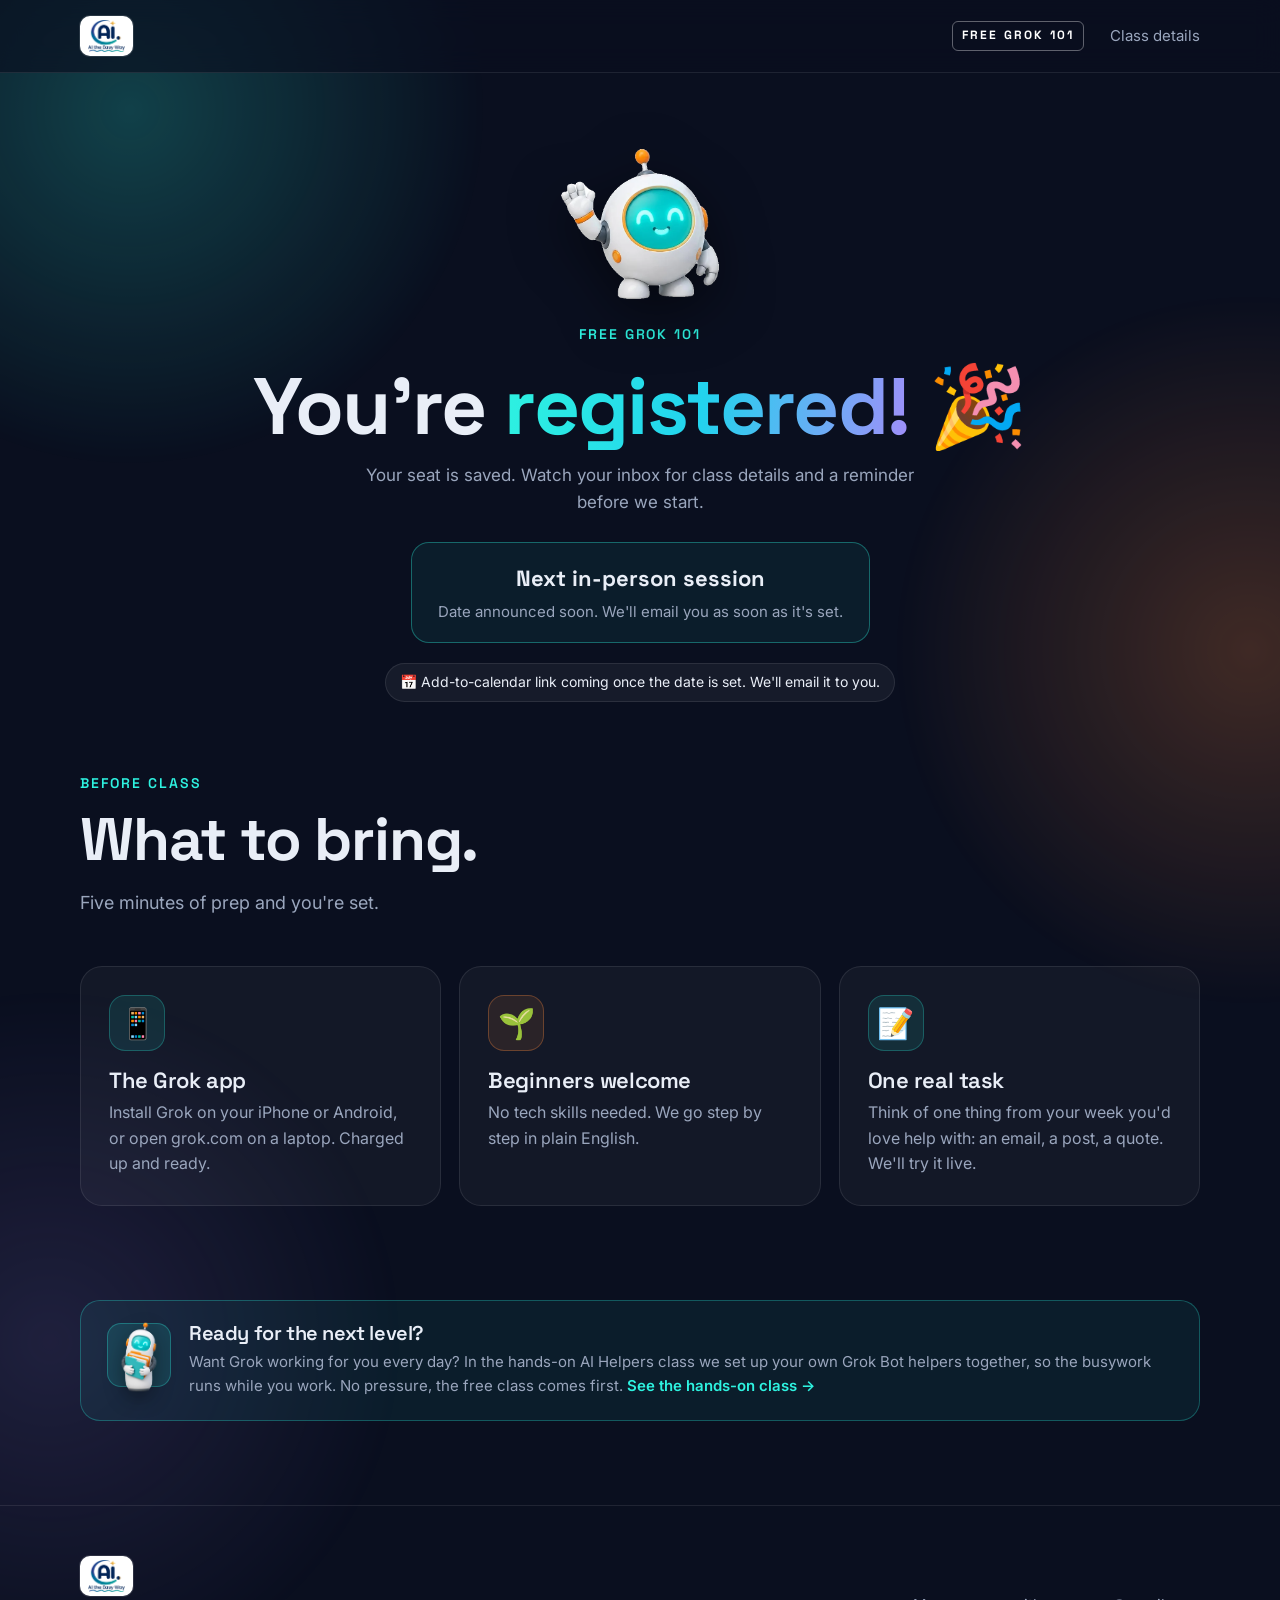
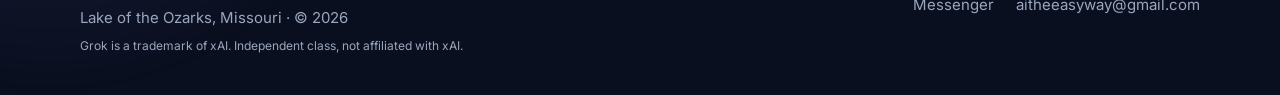
==== commit 78221060: "Calendar invite: beginner-friendly description, title 'Free Grok 101 with Chris Booth', drop free-ac" ====
--- a/thanks.html
+++ b/thanks.html
@@ -52,7 +52,7 @@
     <p class="section-sub">Five minutes of prep and you're set.</p>
     <div class="grid g3">
       <div class="card"><div class="emoji">📱</div><h3>The Grok app</h3><p>Install Grok on your iPhone or Android, or open grok.com on a laptop. Charged up and ready.</p></div>
-      <div class="card warm"><div class="emoji">🔑</div><h3>A free Grok account</h3><p>Sign in before class. A free account is fine for everything we cover.</p></div>
+      <div class="card warm"><div class="emoji">🌱</div><h3>Beginners welcome</h3><p>No tech skills needed. We go step by step in plain English.</p></div>
       <div class="card"><div class="emoji">📝</div><h3>One real task</h3><p>Think of one thing from your week you'd love help with: an email, a post, a quote. We'll try it live.</p></div>
     </div>
     <p class="note" id="zoom-note" hidden>💻 Joining online? Your Zoom link comes by email before class. Join from a laptop if you can, with the Grok app open on your phone.</p>
@@ -119,9 +119,9 @@
   if (s && s.date && !isNaN(new Date(s.date))) {
     const start = new Date(s.date), end = new Date(start.getTime() + (s.minutes||60)*60000);
     const z = d => d.toISOString().replace(/[-:]/g,'').replace(/\.\d{3}/,'');
-    const title = 'Free Grok 101 (AI the Easy Way)';
+    const title = 'Free Grok 101 with Chris Booth';
     const site = location.origin + location.pathname.replace(/thanks\.html$/,'');
-    const details = 'Free Grok 101 with Chris Booth. Bring your phone or laptop with the Grok app and a free Grok account. ' + site;
+    const details = 'Free Grok 101 with Chris Booth: a free, beginner-friendly AI workshop. No tech skills needed. Come learn how Grok and AI helpers can save you time. Bring your phone or laptop. Osage Beach Library. ' + site;
     const where = s.format === 'online' ? 'Online (Zoom), link sent by email' : (s.place || s.title);
     const g = 'https://calendar.google.com/calendar/render?action=TEMPLATE&text=' + encodeURIComponent(title) + '&dates=' + z(start) + '/' + z(end) + '&details=' + encodeURIComponent(details) + '&location=' + encodeURIComponent(where) + '&ctz=America/Chicago';
     const icsEsc = t => String(t).replace(/\\/g,'\\\\').replace(/([,;])/g,'\\$1').replace(/\n/g,'\\n');
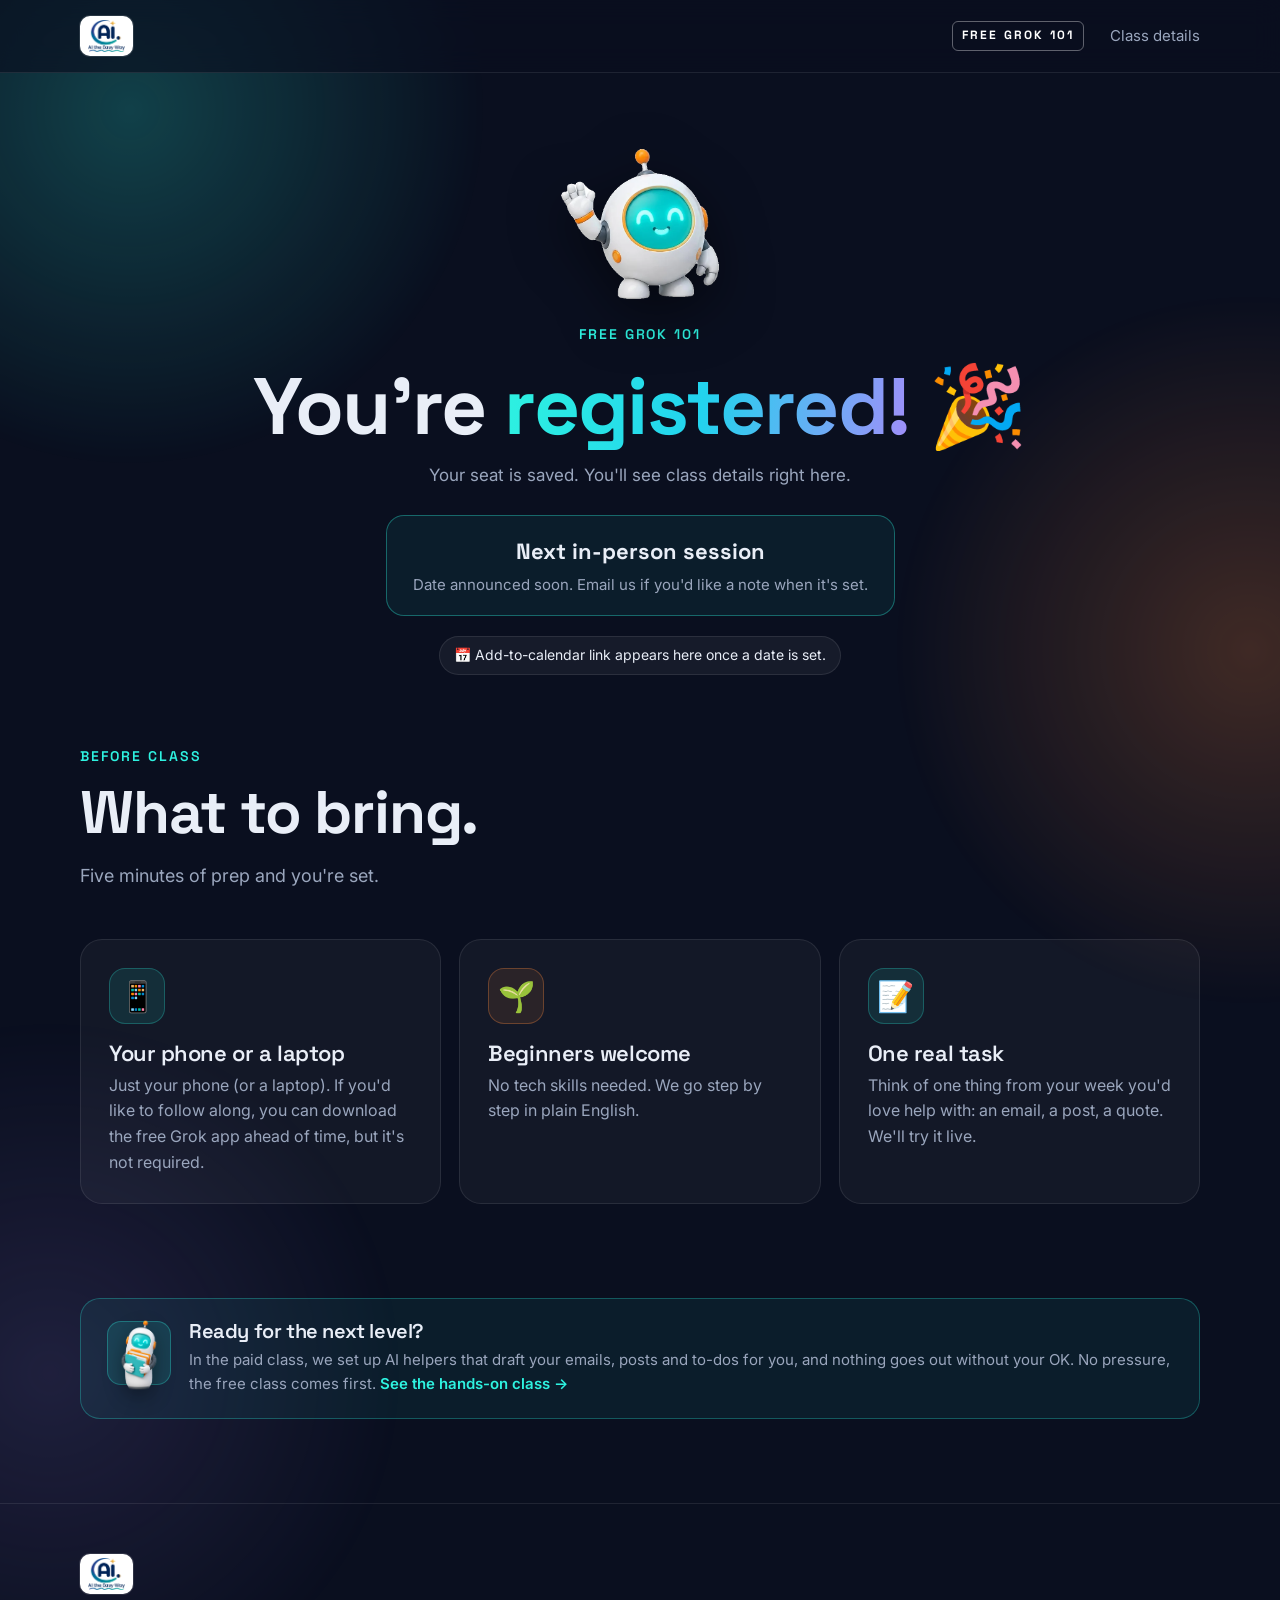
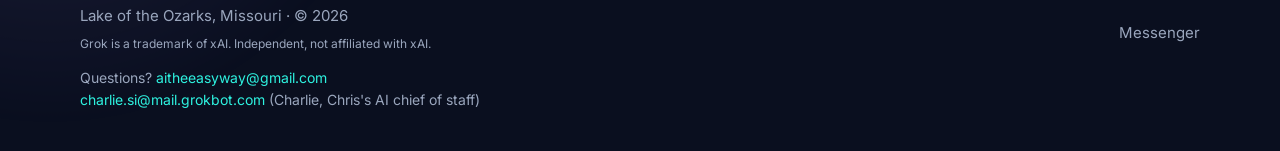
==== commit bf99154e: "Fix free-class promotion issues from the Oct 16 audit. Use https for share tags and cross-site links" ====
--- a/thanks.html
+++ b/thanks.html
@@ -7,6 +7,7 @@
 <meta name="viewport" content="width=device-width, initial-scale=1">
 <meta name="robots" content="noindex, nofollow">
 <title>You're registered · Free Grok 101 | AI the Easy Way</title>
+<meta name="description" content="You're registered for the free class. Your class details are on this page.">
 <meta name="theme-color" content="#0a0f1f">
 <link rel="icon" href="favicon.ico" sizes="48x48">
 <link rel="icon" type="image/png" sizes="32x32" href="favicon-32.png">
@@ -37,10 +38,10 @@
     <div class="ty-art" aria-hidden="true"><picture><source srcset="assets/helpers/helper-wave.webp" type="image/webp"><img src="assets/helpers/helper-wave.png" width="548" height="523" alt=""></picture></div>
     <span class="eyebrow" style="margin-top:10px">Free Grok 101</span>
     <h1>You're <span class="grad-text">registered!</span> 🎉</h1>
-    <p class="lede">Your seat is saved. Watch your inbox for class details and a reminder before we start.</p>
-    <div class="ty-sess" id="ty-sess"><b id="ty-when">Wed, Oct 21 · 12:00–1:00 PM CT</b><span id="ty-where">In person · Osage Beach Library, Osage Beach, MO</span></div>
+    <p class="lede">Your seat is saved. You'll see class details right here.</p>
+    <div class="ty-sess" id="ty-sess"><b id="ty-when">Wed, Oct 21 · 12:00–1:00 PM CT</b><span id="ty-where">In person · Osage Beach Library, 1064 Gutridge Lane, Osage Beach, MO 65065</span> <a id="ty-map" href="https://www.google.com/maps/search/?api=1&query=1064+Gutridge+Lane,+Osage+Beach,+MO+65065" target="_blank" rel="noopener">Map</a></div>
     <div class="cal-row" id="cal-row">
-      <span class="badge" id="cal-soon">📅 Add-to-calendar link coming once the date is set. We'll email it to you.</span>
+      <span class="badge" id="cal-soon">📅 Add-to-calendar link appears here once a date is set.</span>
     </div>
   </div>
 </header>
@@ -51,11 +52,11 @@
     <h2>What to bring.</h2>
     <p class="section-sub">Five minutes of prep and you're set.</p>
     <div class="grid g3">
-      <div class="card"><div class="emoji">📱</div><h3>The Grok app</h3><p>Install Grok on your iPhone or Android, or open grok.com on a laptop. Charged up and ready.</p></div>
+      <div class="card"><div class="emoji">📱</div><h3>Your phone or a laptop</h3><p>Just your phone (or a laptop). If you'd like to follow along, you can download the free Grok app ahead of time, but it's not required.</p></div>
       <div class="card warm"><div class="emoji">🌱</div><h3>Beginners welcome</h3><p>No tech skills needed. We go step by step in plain English.</p></div>
       <div class="card"><div class="emoji">📝</div><h3>One real task</h3><p>Think of one thing from your week you'd love help with: an email, a post, a quote. We'll try it live.</p></div>
     </div>
-    <p class="note" id="zoom-note" hidden>💻 Joining online? Your Zoom link comes by email before class. Join from a laptop if you can, with the Grok app open on your phone.</p>
+    <p class="note" id="zoom-note" hidden>💻 Joining online? A laptop works best. The free Grok app is optional if you'd like to follow along.</p>
   </div>
 </section>
 
@@ -65,7 +66,7 @@
       <div class="ic ic-helper" aria-hidden="true"><picture><source srcset="assets/helpers/helper-files.webp" type="image/webp"><img src="assets/helpers/helper-files.png" alt=""></picture></div>
       <div>
         <h3>Ready for the next level?</h3>
-        <p>Want Grok working for you every day? In the hands-on AI Helpers class we set up your own Grok Bot helpers together, so the busywork runs while you work. No pressure, the free class comes first. <a data-sales href="http://mysihelpers.com/">See the hands-on class <span aria-hidden="true">→</span></a></p>
+        <p>In the paid class, we set up AI helpers that draft your emails, posts and to-dos for you, and nothing goes out without your OK. No pressure, the free class comes first. <a data-sales href="https://mysihelpers.com/">See the hands-on class <span aria-hidden="true">→</span></a></p>
       </div>
     </div>
   </div>
@@ -91,10 +92,9 @@
 
 <footer>
   <div class="wrap">
-    <div><a class="logo" href="index.html" aria-label="AI the Easy Way"><img class="logo-mark" src="assets/logo-ai-the-easy-way.webp" width="160" height="137" alt="AI the Easy Way"></a><div style="margin-top:10px">Lake of the Ozarks, Missouri · © <span id="yr">2026</span></div><div class="tm">Grok is a trademark of xAI. Independent class, not affiliated with xAI.</div></div>
+    <div><a class="logo" href="index.html" aria-label="AI the Easy Way"><img class="logo-mark" src="assets/logo-ai-the-easy-way.webp" width="160" height="137" alt="AI the Easy Way"></a><div style="margin-top:10px">Lake of the Ozarks, Missouri · © <span id="yr">2026</span></div><div class="tm">Grok is a trademark of xAI. Independent, not affiliated with xAI.</div><div class="contact-links">Questions? <a data-email href="mailto:aitheeasyway@gmail.com">aitheeasyway@gmail.com</a><br><a data-charlie href="mailto:charlie.si@mail.grokbot.com">charlie.si@mail.grokbot.com</a> (<span class="charlie-label">Charlie, Chris's AI chief of staff</span>)</div></div>
     <div style="display:flex;gap:22px;flex-wrap:wrap">
       <a data-msg href="https://m.me/aitheeasyway" target="_blank" rel="noopener">Messenger</a>
-      <a data-email href="mailto:aitheeasyway@gmail.com">aitheeasyway@gmail.com</a>
     </div>
   </div>
 </footer>
@@ -109,9 +109,13 @@
   if (s) {
     document.getElementById('ty-when').textContent = sessionWhen(s);
     document.getElementById('ty-where').textContent = formatLabel(s.format) + (s.place ? ' · ' + s.place : '');
+    const mapA = document.getElementById('ty-map');
+    if (mapA) { if (s.map) { mapA.hidden = false; mapA.href = s.map; } else mapA.hidden = true; }
   } else {
     document.getElementById('ty-when').textContent = online ? 'Next online (Zoom) session' : 'Next in-person session';
-    document.getElementById('ty-where').textContent = "Date announced soon. We'll email you as soon as it's set.";
+    document.getElementById('ty-where').textContent = "Date announced soon. Email us if you'd like a note when it's set.";
+    const mapB = document.getElementById('ty-map');
+    if (mapB) mapB.hidden = true;
   }
   if (online || (s && s.format === 'online')) document.getElementById('zoom-note').hidden = false;
 
@@ -160,7 +164,9 @@
   }
   document.querySelectorAll('[data-sales]').forEach(a => a.href = SALES_PAGE_URL);
   document.querySelectorAll('[data-msg]').forEach(a => a.href = MESSENGER_URL);
-  document.querySelectorAll('[data-email]').forEach(a => { a.href = 'mailto:' + CONTACT_EMAIL; a.textContent = CONTACT_EMAIL; });
+  document.querySelectorAll('[data-email]').forEach(a => { a.href = 'mailto:' + CONTACT_EMAIL; });
+  document.querySelectorAll('[data-charlie]').forEach(a => { a.href = 'mailto:' + CHARLIE_EMAIL; });
+  document.querySelectorAll('.charlie-label').forEach(el => { el.textContent = CHARLIE_LABEL; });
   document.getElementById('yr').textContent = new Date().getFullYear();
 })();
 </script>
--- a/assets/styles.css
+++ b/assets/styles.css
@@ -214,8 +214,12 @@
 .upsell-price .soon{font-size:13px;margin:12px 0 0}
 @media (max-width:720px){.upsell-box{grid-template-columns:1fr;padding:26px 22px}.tease-card{flex-direction:column;gap:12px}}
 .grok-tag{font-family:"Space Grotesk";font-weight:700;letter-spacing:.18em;font-size:12px;color:#fff;border:1px solid rgba(255,255,255,.35);border-radius:6px;padding:4px 9px}
-.built-on{display:inline-flex;align-items:center;gap:12px;padding:10px 18px;border-radius:14px;background:#000;border:1px solid rgba(255,255,255,.18);margin-bottom:18px;color:#cfd6e4;font-size:13px;font-weight:600;letter-spacing:.08em;text-transform:uppercase}
-.built-on img{height:30px;width:auto;display:block}
+.beginner-line{margin:0 0 14px;font-size:15px;font-weight:600;color:#d7e0ee}
+.contact-links{margin-top:14px;font-size:14px;color:var(--muted);line-height:1.55;max-width:42em}
+.contact-links a{color:var(--teal);text-decoration:none;overflow-wrap:anywhere}
+.contact-links a:hover{text-decoration:underline}
+.sess p a{color:var(--teal);text-decoration:none}
+.sess p a:hover{text-decoration:underline}
 .hero .pill{display:flex;width:fit-content;margin:0 auto}
 .grok-word{color:#fff;text-shadow:0 0 28px rgba(255,255,255,.35)}
 .tm{margin-top:6px;font-size:12px;color:var(--muted)}
@@ -249,7 +253,7 @@
 @media (max-width:960px){
   .hero-grid .cta-row .btn-textlink{border-color:var(--line);padding-inline:20px;color:var(--text)}
   .hero-grid{grid-template-columns:1fr;grid-template-areas:"top" "art" "body";text-align:center}
-  .hero-grid .pill,.hero-grid .built-on{margin-inline:auto}
+  .hero-grid .pill{margin-inline:auto}
   .hero-grid .pill{margin-inline:auto}
   .hero-grid h1{margin:22px auto 6px;max-width:14ch}
   .hero-grid .lede{margin:0 auto 30px}
@@ -282,7 +286,7 @@
 .reg-box li{padding:6px 0 6px 28px;position:relative;font-size:16px}
 .reg-box li::before{content:"✓";position:absolute;left:0;color:var(--teal);font-weight:700}
 .reg-art img{width:150px;height:auto;filter:drop-shadow(0 14px 22px rgba(0,0,0,.45));animation:bob 6s ease-in-out infinite}
-form.reg{display:grid;gap:14px;background:rgba(10,15,31,.6);border:1px solid var(--line);border-radius:22px;padding:26px}
+form.reg{position:relative;display:grid;gap:14px;background:rgba(10,15,31,.6);border:1px solid var(--line);border-radius:22px;padding:26px}
 .field{display:grid;gap:6px}
 .field label,.field legend{font-size:14px;font-weight:600;color:var(--text)}
 .field .opt{color:var(--muted);font-weight:400}
@@ -297,7 +301,7 @@
 form.reg .btn{justify-content:center;width:100%;margin-top:4px}
 .form-note{font-size:13px;color:var(--muted);text-align:center}
 .form-status{font-size:14px;color:#ffc49c;text-align:center;min-height:1em}
-.hp{position:absolute;left:-9999px;width:1px;height:1px;overflow:hidden}
+.hp{position:absolute;width:1px;height:1px;padding:0;margin:-1px;overflow:hidden;clip:rect(0,0,0,0);white-space:nowrap;border:0}
 @media (max-width:960px){.reg-box{grid-template-columns:1fr;padding:28px}}
 @media (max-width:720px){.reg-box{padding:20px;gap:22px}form.reg{padding:18px}.fmt-pick{grid-template-columns:1fr}.reg-art{display:none}}
 /* thanks page */
@@ -308,6 +312,8 @@
 .ty-sess{display:inline-flex;flex-direction:column;gap:4px;margin:26px auto 0;padding:18px 26px;border-radius:18px;border:1px solid rgba(46,242,224,.35);background:rgba(46,242,224,.06)}
 .ty-sess b{font-family:"Space Grotesk";font-size:22px}
 .ty-sess span{color:var(--muted);font-size:15px}
+.ty-sess a{color:var(--teal);font-size:15px;text-decoration:none}
+.ty-sess a:hover{text-decoration:underline}
 .cal-row{display:flex;gap:12px;justify-content:center;flex-wrap:wrap;margin-top:20px}
 .bring li{margin:0 0 10px 0}
 
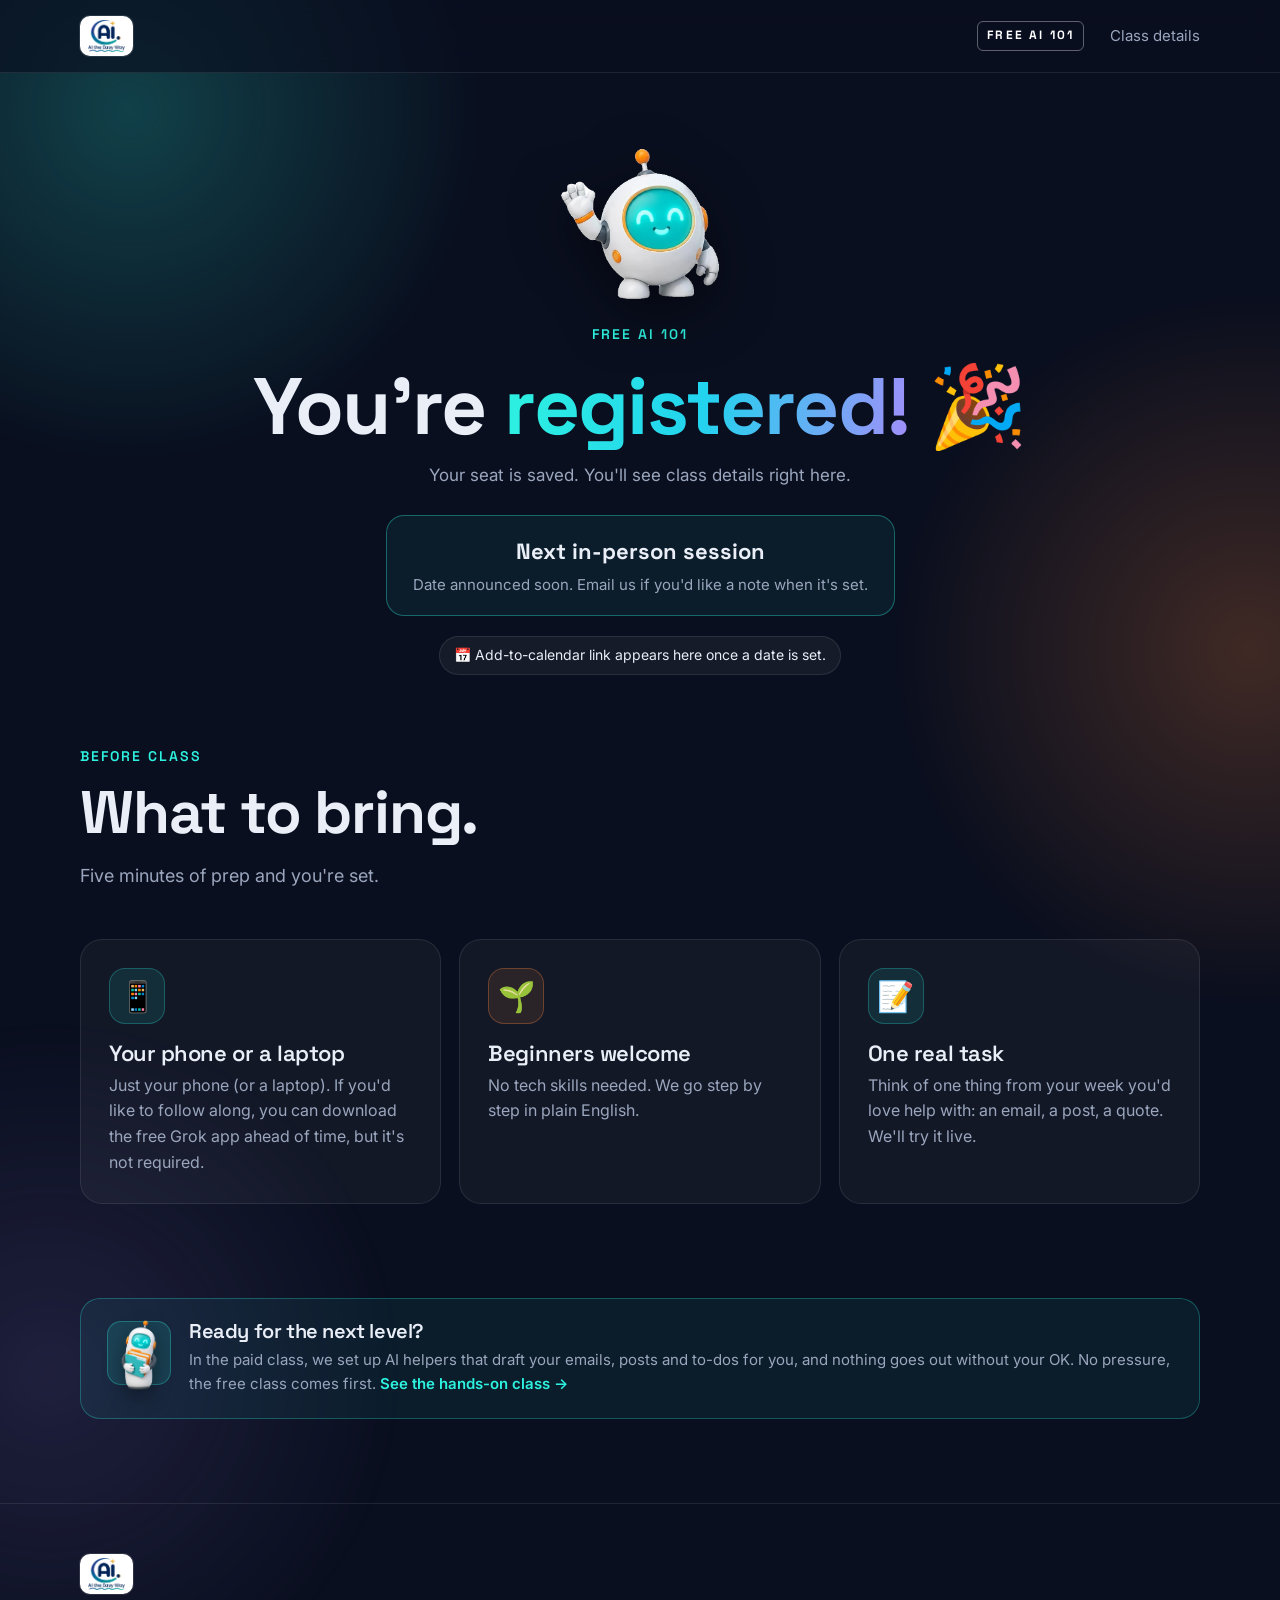
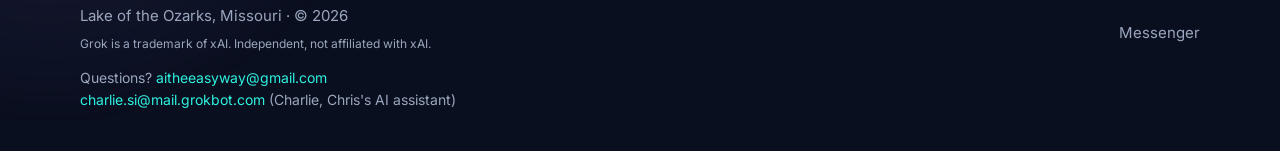
==== commit 48605a06: "Revamp the free workshop page for first-time visitors. Drop the dealership line under Chris, rename " ====
--- a/thanks.html
+++ b/thanks.html
@@ -6,7 +6,7 @@
 <meta charset="utf-8">
 <meta name="viewport" content="width=device-width, initial-scale=1">
 <meta name="robots" content="noindex, nofollow">
-<title>You're registered · Free Grok 101 | AI the Easy Way</title>
+<title>You're registered · Free AI 101 | AI the Easy Way</title>
 <meta name="description" content="You're registered for the free class. Your class details are on this page.">
 <meta name="theme-color" content="#0a0f1f">
 <link rel="icon" href="favicon.ico" sizes="48x48">
@@ -28,7 +28,7 @@
 <nav>
   <div class="wrap">
     <a class="logo" href="index.html" aria-label="AI the Easy Way"><img class="logo-mark" src="assets/logo-ai-the-easy-way.webp" width="160" height="137" alt="AI the Easy Way"></a>
-    <div class="nav-links"><span class="grok-tag">FREE GROK 101</span><a href="index.html">Class details</a></div>
+    <div class="nav-links"><span class="grok-tag">FREE AI 101</span><a href="index.html">Class details</a></div>
   </div>
 </nav>
 
@@ -36,10 +36,10 @@
 <header class="ty-hero">
   <div class="wrap">
     <div class="ty-art" aria-hidden="true"><picture><source srcset="assets/helpers/helper-wave.webp" type="image/webp"><img src="assets/helpers/helper-wave.png" width="548" height="523" alt=""></picture></div>
-    <span class="eyebrow" style="margin-top:10px">Free Grok 101</span>
+    <span class="eyebrow" style="margin-top:10px">Free AI 101</span>
     <h1>You're <span class="grad-text">registered!</span> 🎉</h1>
     <p class="lede">Your seat is saved. You'll see class details right here.</p>
-    <div class="ty-sess" id="ty-sess"><b id="ty-when">Wed, Oct 21 · 12:00–1:00 PM CT</b><span id="ty-where">In person · Osage Beach Library, 1064 Gutridge Lane, Osage Beach, MO 65065</span> <a id="ty-map" href="https://www.google.com/maps/search/?api=1&query=1064+Gutridge+Lane,+Osage+Beach,+MO+65065" target="_blank" rel="noopener">Map</a></div>
+    <div class="ty-sess" id="ty-sess"><b id="ty-when">Wed, Oct 21, 2026 · 12:00–1:00 PM CT</b><span id="ty-where">In person · Osage Beach Library, 1064 Gutridge Ln, Osage Beach, MO 65065</span> <a id="ty-map" href="https://www.google.com/maps/search/?api=1&query=1064+Gutridge+Lane,+Osage+Beach,+MO+65065" target="_blank" rel="noopener">Map</a></div>
     <div class="cal-row" id="cal-row">
       <span class="badge" id="cal-soon">📅 Add-to-calendar link appears here once a date is set.</span>
     </div>
@@ -92,7 +92,7 @@
 
 <footer>
   <div class="wrap">
-    <div><a class="logo" href="index.html" aria-label="AI the Easy Way"><img class="logo-mark" src="assets/logo-ai-the-easy-way.webp" width="160" height="137" alt="AI the Easy Way"></a><div style="margin-top:10px">Lake of the Ozarks, Missouri · © <span id="yr">2026</span></div><div class="tm">Grok is a trademark of xAI. Independent, not affiliated with xAI.</div><div class="contact-links">Questions? <a data-email href="mailto:aitheeasyway@gmail.com">aitheeasyway@gmail.com</a><br><a data-charlie href="mailto:charlie.si@mail.grokbot.com">charlie.si@mail.grokbot.com</a> (<span class="charlie-label">Charlie, Chris's AI chief of staff</span>)</div></div>
+    <div><a class="logo" href="index.html" aria-label="AI the Easy Way"><img class="logo-mark" src="assets/logo-ai-the-easy-way.webp" width="160" height="137" alt="AI the Easy Way"></a><div style="margin-top:10px">Lake of the Ozarks, Missouri · © <span id="yr">2026</span></div><div class="tm">Grok is a trademark of xAI. Independent, not affiliated with xAI.</div><div class="contact-links">Questions? <a data-email href="mailto:aitheeasyway@gmail.com">aitheeasyway@gmail.com</a><br><a data-charlie href="mailto:charlie.si@mail.grokbot.com">charlie.si@mail.grokbot.com</a> (<span class="charlie-label">Charlie, Chris's AI assistant</span>)</div></div>
     <div style="display:flex;gap:22px;flex-wrap:wrap">
       <a data-msg href="https://m.me/aitheeasyway" target="_blank" rel="noopener">Messenger</a>
     </div>
@@ -123,13 +123,13 @@
   if (s && s.date && !isNaN(new Date(s.date))) {
     const start = new Date(s.date), end = new Date(start.getTime() + (s.minutes||60)*60000);
     const z = d => d.toISOString().replace(/[-:]/g,'').replace(/\.\d{3}/,'');
-    const title = 'Free Grok 101 with Chris Booth';
+    const title = 'Free AI 101 with Chris Booth';
     const site = location.origin + location.pathname.replace(/thanks\.html$/,'');
-    const details = 'Free Grok 101 with Chris Booth: a free, beginner-friendly AI workshop. No tech skills needed. Come learn how Grok and AI helpers can save you time. Bring your phone or laptop. Osage Beach Library. ' + site;
-    const where = s.format === 'online' ? 'Online (Zoom), link sent by email' : (s.place || s.title);
+    const details = 'Free AI 101 with Chris Booth: a free, beginner-friendly workshop. No tech skills needed. Ask better questions, write posts and emails faster, and save time every week. Bring your phone or laptop. Osage Beach Library, 1064 Gutridge Ln, Osage Beach, MO 65065. ' + site;
+    const where = s.format === 'online' ? 'Online (Zoom)' : (s.place || s.title);
     const g = 'https://calendar.google.com/calendar/render?action=TEMPLATE&text=' + encodeURIComponent(title) + '&dates=' + z(start) + '/' + z(end) + '&details=' + encodeURIComponent(details) + '&location=' + encodeURIComponent(where) + '&ctz=America/Chicago';
     const icsEsc = t => String(t).replace(/\\/g,'\\\\').replace(/([,;])/g,'\\$1').replace(/\n/g,'\\n');
-    const ics = ['BEGIN:VCALENDAR','VERSION:2.0','PRODID:-//AI the Easy Way//Free Grok 101//EN','CALSCALE:GREGORIAN','METHOD:PUBLISH','BEGIN:VEVENT','UID:'+s.id+'-free-grok-101@aitheeasyway','DTSTAMP:'+z(new Date()),'DTSTART:'+z(start),'DTEND:'+z(end),'SUMMARY:'+icsEsc(title),'LOCATION:'+icsEsc(where),'DESCRIPTION:'+icsEsc(details),'URL:'+site,'BEGIN:VALARM','TRIGGER:-PT1H','ACTION:DISPLAY','DESCRIPTION:Free Grok 101 starts in 1 hour','END:VALARM','END:VEVENT','END:VCALENDAR'].join('\r\n');
+    const ics = ['BEGIN:VCALENDAR','VERSION:2.0','PRODID:-//AI the Easy Way//Free AI 101//EN','CALSCALE:GREGORIAN','METHOD:PUBLISH','BEGIN:VEVENT','UID:'+s.id+'-free-grok-101@aitheeasyway','DTSTAMP:'+z(new Date()),'DTSTART:'+z(start),'DTEND:'+z(end),'SUMMARY:'+icsEsc(title),'LOCATION:'+icsEsc(where),'DESCRIPTION:'+icsEsc(details),'URL:'+site,'BEGIN:VALARM','TRIGGER:-PT1H','ACTION:DISPLAY','DESCRIPTION:Free AI 101 starts in 1 hour','END:VALARM','END:VEVENT','END:VCALENDAR'].join('\r\n');
     const icsUrl = 'data:text/calendar;charset=utf-8,' + encodeURIComponent(ics);
     document.getElementById('cal-row').innerHTML = `<a class="btn btn-primary btn-sm" href="${g}" target="_blank" rel="noopener">📅 Add to Google Calendar</a><a class="btn btn-ghost btn-sm" href="${icsUrl}" download="free-grok-101.ics">Apple / Outlook (.ics)</a>`;
 
--- a/assets/styles.css
+++ b/assets/styles.css
@@ -215,6 +215,18 @@
 @media (max-width:720px){.upsell-box{grid-template-columns:1fr;padding:26px 22px}.tease-card{flex-direction:column;gap:12px}}
 .grok-tag{font-family:"Space Grotesk";font-weight:700;letter-spacing:.18em;font-size:12px;color:#fff;border:1px solid rgba(255,255,255,.35);border-radius:6px;padding:4px 9px}
 .beginner-line{margin:0 0 14px;font-size:15px;font-weight:600;color:#d7e0ee}
+.where-line{margin:16px 0 0;font-size:14px;color:var(--muted);line-height:1.5;max-width:40em}
+.where-line a{color:var(--teal);text-decoration:none}
+.where-line a:hover{text-decoration:underline}
+.agenda{display:grid;grid-template-columns:1fr 1fr;gap:18px}
+.agenda .num{font-size:48px}
+.sticky-cta{display:none}
+@media(max-width:760px){
+  .sticky-cta{position:fixed;z-index:70;left:12px;right:12px;bottom:12px;display:flex;justify-content:center;box-shadow:0 12px 30px rgba(0,0,0,.45)}
+  .sticky-cta.is-hidden{display:none}
+  body{padding-bottom:84px}
+}
+@media(max-width:720px){.agenda{grid-template-columns:1fr}.agenda .num{font-size:40px}}
 .contact-links{margin-top:14px;font-size:14px;color:var(--muted);line-height:1.55;max-width:42em}
 .contact-links a{color:var(--teal);text-decoration:none;overflow-wrap:anywhere}
 .contact-links a:hover{text-decoration:underline}
@@ -252,7 +264,7 @@
 .final .pill{width:fit-content;margin-inline:auto}
 @media (max-width:960px){
   .hero-grid .cta-row .btn-textlink{border-color:var(--line);padding-inline:20px;color:var(--text)}
-  .hero-grid{grid-template-columns:1fr;grid-template-areas:"top" "art" "body";text-align:center}
+  .hero-grid{grid-template-columns:1fr;grid-template-areas:"top" "body" "art";text-align:center}
   .hero-grid .pill{margin-inline:auto}
   .hero-grid .pill{margin-inline:auto}
   .hero-grid h1{margin:22px auto 6px;max-width:14ch}
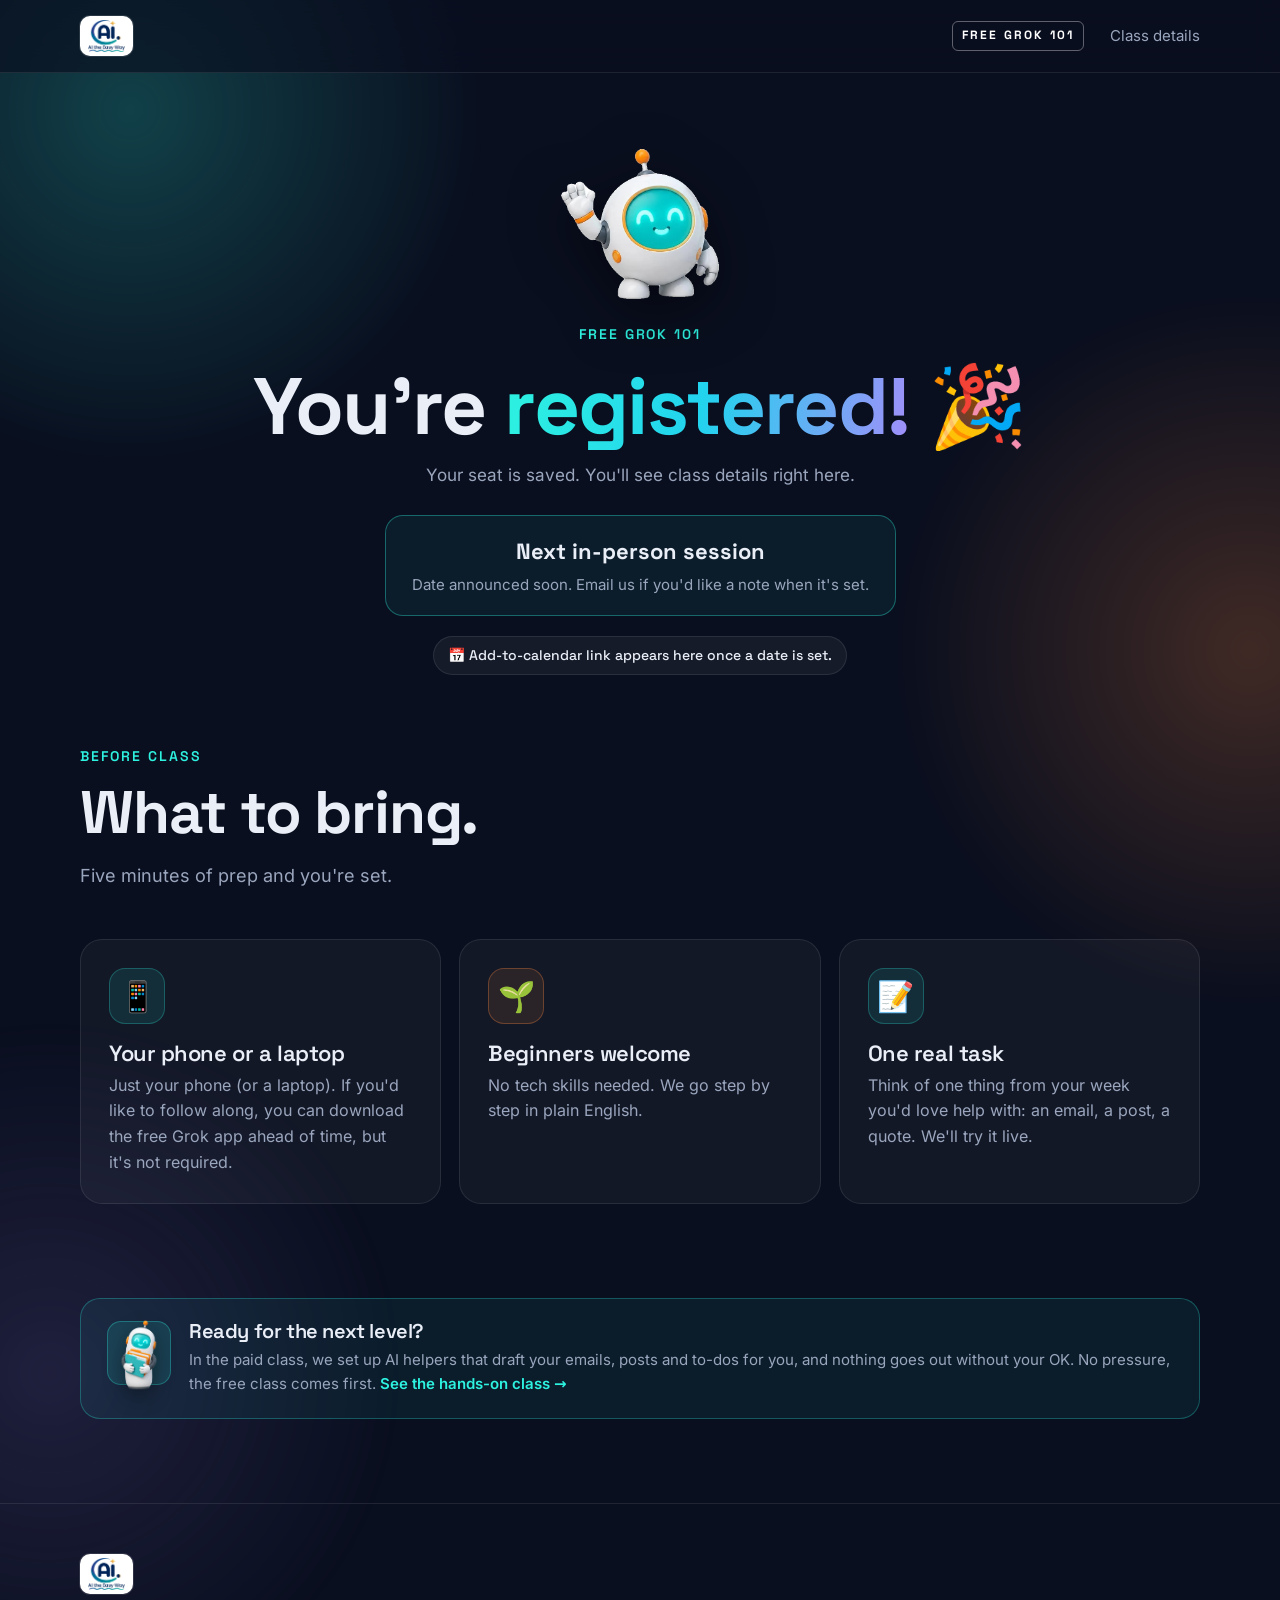
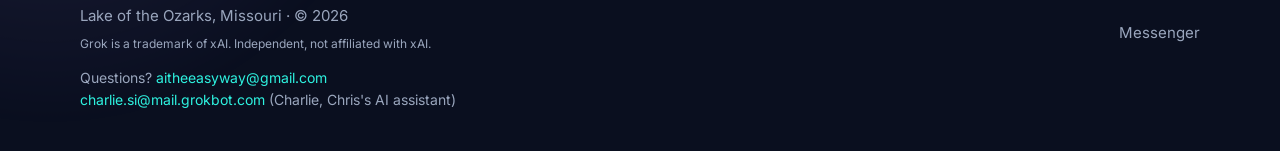
==== commit 4c13f023: "Restore the Free Grok 101 name and self-host the brand fonts. Promos already use Free Grok 101, and " ====
--- a/thanks.html
+++ b/thanks.html
@@ -6,16 +6,15 @@
 <meta charset="utf-8">
 <meta name="viewport" content="width=device-width, initial-scale=1">
 <meta name="robots" content="noindex, nofollow">
-<title>You're registered · Free AI 101 | AI the Easy Way</title>
+<title>You're registered · Free Grok 101 | AI the Easy Way</title>
 <meta name="description" content="You're registered for the free class. Your class details are on this page.">
 <meta name="theme-color" content="#0a0f1f">
 <link rel="icon" href="favicon.ico" sizes="48x48">
 <link rel="icon" type="image/png" sizes="32x32" href="favicon-32.png">
 <link rel="apple-touch-icon" sizes="180x180" href="apple-touch-icon.png">
 <link rel="manifest" href="site.webmanifest">
-<link rel="preconnect" href="https://fonts.googleapis.com">
-<link rel="preconnect" href="https://fonts.gstatic.com" crossorigin>
-<link href="https://fonts.googleapis.com/css2?family=Space+Grotesk:wght@500;600;700&family=Inter:wght@400;500;600&display=swap" rel="stylesheet">
+<link rel="preload" href="assets/fonts/space-grotesk-latin.woff2" as="font" type="font/woff2" crossorigin>
+<link rel="preload" href="assets/fonts/inter-latin.woff2" as="font" type="font/woff2" crossorigin>
 <link rel="stylesheet" href="assets/styles.css">
 </head>
 <body>
@@ -28,7 +27,7 @@
 <nav>
   <div class="wrap">
     <a class="logo" href="index.html" aria-label="AI the Easy Way"><img class="logo-mark" src="assets/logo-ai-the-easy-way.webp" width="160" height="137" alt="AI the Easy Way"></a>
-    <div class="nav-links"><span class="grok-tag">FREE AI 101</span><a href="index.html">Class details</a></div>
+    <div class="nav-links"><span class="grok-tag">FREE GROK 101</span><a href="index.html">Class details</a></div>
   </div>
 </nav>
 
@@ -36,7 +35,7 @@
 <header class="ty-hero">
   <div class="wrap">
     <div class="ty-art" aria-hidden="true"><picture><source srcset="assets/helpers/helper-wave.webp" type="image/webp"><img src="assets/helpers/helper-wave.png" width="548" height="523" alt=""></picture></div>
-    <span class="eyebrow" style="margin-top:10px">Free AI 101</span>
+    <span class="eyebrow" style="margin-top:10px">Free Grok 101</span>
     <h1>You're <span class="grad-text">registered!</span> 🎉</h1>
     <p class="lede">Your seat is saved. You'll see class details right here.</p>
     <div class="ty-sess" id="ty-sess"><b id="ty-when">Wed, Oct 21, 2026 · 12:00–1:00 PM CT</b><span id="ty-where">In person · Osage Beach Library, 1064 Gutridge Ln, Osage Beach, MO 65065</span> <a id="ty-map" href="https://www.google.com/maps/search/?api=1&query=1064+Gutridge+Lane,+Osage+Beach,+MO+65065" target="_blank" rel="noopener">Map</a></div>
@@ -123,13 +122,13 @@
   if (s && s.date && !isNaN(new Date(s.date))) {
     const start = new Date(s.date), end = new Date(start.getTime() + (s.minutes||60)*60000);
     const z = d => d.toISOString().replace(/[-:]/g,'').replace(/\.\d{3}/,'');
-    const title = 'Free AI 101 with Chris Booth';
+    const title = 'Free Grok 101 with Chris Booth';
     const site = location.origin + location.pathname.replace(/thanks\.html$/,'');
-    const details = 'Free AI 101 with Chris Booth: a free, beginner-friendly workshop. No tech skills needed. Ask better questions, write posts and emails faster, and save time every week. Bring your phone or laptop. Osage Beach Library, 1064 Gutridge Ln, Osage Beach, MO 65065. ' + site;
+    const details = 'Free Grok 101 with Chris Booth: a free, beginner-friendly workshop. No tech skills needed. Ask better questions, write posts and emails faster, and save time every week. Bring your phone or laptop. Osage Beach Library, 1064 Gutridge Ln, Osage Beach, MO 65065. ' + site;
     const where = s.format === 'online' ? 'Online (Zoom)' : (s.place || s.title);
     const g = 'https://calendar.google.com/calendar/render?action=TEMPLATE&text=' + encodeURIComponent(title) + '&dates=' + z(start) + '/' + z(end) + '&details=' + encodeURIComponent(details) + '&location=' + encodeURIComponent(where) + '&ctz=America/Chicago';
     const icsEsc = t => String(t).replace(/\\/g,'\\\\').replace(/([,;])/g,'\\$1').replace(/\n/g,'\\n');
-    const ics = ['BEGIN:VCALENDAR','VERSION:2.0','PRODID:-//AI the Easy Way//Free AI 101//EN','CALSCALE:GREGORIAN','METHOD:PUBLISH','BEGIN:VEVENT','UID:'+s.id+'-free-grok-101@aitheeasyway','DTSTAMP:'+z(new Date()),'DTSTART:'+z(start),'DTEND:'+z(end),'SUMMARY:'+icsEsc(title),'LOCATION:'+icsEsc(where),'DESCRIPTION:'+icsEsc(details),'URL:'+site,'BEGIN:VALARM','TRIGGER:-PT1H','ACTION:DISPLAY','DESCRIPTION:Free AI 101 starts in 1 hour','END:VALARM','END:VEVENT','END:VCALENDAR'].join('\r\n');
+    const ics = ['BEGIN:VCALENDAR','VERSION:2.0','PRODID:-//AI the Easy Way//Free Grok 101//EN','CALSCALE:GREGORIAN','METHOD:PUBLISH','BEGIN:VEVENT','UID:'+s.id+'-free-grok-101@aitheeasyway','DTSTAMP:'+z(new Date()),'DTSTART:'+z(start),'DTEND:'+z(end),'SUMMARY:'+icsEsc(title),'LOCATION:'+icsEsc(where),'DESCRIPTION:'+icsEsc(details),'URL:'+site,'BEGIN:VALARM','TRIGGER:-PT1H','ACTION:DISPLAY','DESCRIPTION:Free Grok 101 starts in 1 hour','END:VALARM','END:VEVENT','END:VCALENDAR'].join('\r\n');
     const icsUrl = 'data:text/calendar;charset=utf-8,' + encodeURIComponent(ics);
     document.getElementById('cal-row').innerHTML = `<a class="btn btn-primary btn-sm" href="${g}" target="_blank" rel="noopener">📅 Add to Google Calendar</a><a class="btn btn-ghost btn-sm" href="${icsUrl}" download="free-grok-101.ics">Apple / Outlook (.ics)</a>`;
 
--- a/assets/styles.css
+++ b/assets/styles.css
@@ -1,15 +1,23 @@
 /* Shared AI the Easy Way styles (from the Learn Grok Bot mockup) */
+/* Self-hosted Latin subsets of Inter and Space Grotesk (SIL Open Font License). */
+@font-face{font-family:"Inter";font-style:normal;font-weight:400 600;font-display:swap;src:url("fonts/inter-latin.woff2") format("woff2");unicode-range:U+0000-00FF,U+0131,U+0152-0153,U+02BB-02BC,U+02C6,U+02DA,U+02DC,U+0304,U+0308,U+0329,U+2000-206F,U+20AC,U+2122,U+2191,U+2193,U+2212,U+2215,U+FEFF,U+FFFD}
+@font-face{font-family:"Space Grotesk";font-style:normal;font-weight:500 700;font-display:swap;src:url("fonts/space-grotesk-latin.woff2") format("woff2");unicode-range:U+0000-00FF,U+0131,U+0152-0153,U+02BB-02BC,U+02C6,U+02DA,U+02DC,U+0304,U+0308,U+0329,U+2000-206F,U+20AC,U+2122,U+2191,U+2193,U+2212,U+2215,U+FEFF,U+FFFD}
 :root{
   --bg:#0a0f1f; --bg2:#0f1629; --card:rgba(255,255,255,.04); --line:rgba(255,255,255,.09);
   --text:#e9eef7; --muted:#9aa6bd; --teal:#2ef2e0; --cyan:#22d3ee; --orange:#ff8a3d; --pink:#ff5e7e;
   --violet:#a78bfa;
   --grad:linear-gradient(100deg,var(--teal),var(--cyan) 25%,var(--violet) 52%,var(--pink) 72%,var(--orange));
   --radius:22px;
+  --font-body:"Inter",system-ui,-apple-system,"Segoe UI",sans-serif;
+  --font-display:"Space Grotesk","Inter",system-ui,-apple-system,"Segoe UI",sans-serif;
 }
 *{box-sizing:border-box;margin:0;padding:0}
-html{scroll-behavior:smooth}
-body{background:var(--bg);color:var(--text);font-family:Inter,system-ui,-apple-system,Segoe UI,sans-serif;line-height:1.6;font-size:17px;overflow-x:hidden;-webkit-font-smoothing:antialiased}
-h1,h2,h3,.display{font-family:"Space Grotesk",Inter,sans-serif;line-height:1.05;letter-spacing:-.02em}
+html{scroll-behavior:smooth;font-family:var(--font-body)}
+body{background:var(--bg);color:var(--text);font-family:var(--font-body);line-height:1.6;font-size:17px;overflow-x:hidden;-webkit-font-smoothing:antialiased}
+/* Form controls do not inherit font-family. Set it explicitly so they stay on Inter. */
+button,input,select,textarea{font-family:var(--font-body)}
+h1,h2,h3,.display,.btn,.sub,.eyebrow,.grok-tag,.pill,.badge,.tag,summary{font-family:var(--font-display)}
+h1,h2,h3,.display{line-height:1.05;letter-spacing:-.02em}
 a{color:inherit}
 .wrap{width:min(1120px,100% - 40px);margin-inline:auto}
 section{padding:84px 0;position:relative}
@@ -29,7 +37,7 @@
 /* nav */
 nav{position:sticky;top:0;z-index:50;backdrop-filter:blur(14px);-webkit-backdrop-filter:blur(14px);background:rgba(10,15,31,.65);border-bottom:1px solid var(--line)}
 nav .wrap{display:flex;align-items:center;justify-content:space-between;height:72px}
-.logo{display:flex;align-items:center;gap:10px;font-family:"Space Grotesk";font-weight:700;text-decoration:none;font-size:18px;color:var(--text)}
+.logo{display:flex;align-items:center;gap:10px;font-family:var(--font-display);font-weight:700;text-decoration:none;font-size:18px;color:var(--text)}
 .logo-mark{height:40px;width:auto;display:block;flex-shrink:0;background:#fff;border-radius:10px;padding:4px 8px;box-shadow:0 0 0 1px rgba(255,255,255,.12)}
 .logo-text{line-height:1.1}
 .logo-dot{width:30px;height:30px;border-radius:9px;background:var(--grad);display:grid;place-items:center;color:#0a0f1f;font-size:15px;box-shadow:0 0 18px rgba(46,242,224,.45)}
@@ -38,7 +46,7 @@
 .nav-links a:hover{color:var(--text)}
 
 /* buttons */
-.btn{display:inline-flex;align-items:center;gap:10px;font-family:"Space Grotesk";font-weight:700;font-size:17px;padding:16px 26px;border-radius:999px;text-decoration:none;transition:transform .2s,box-shadow .2s,background .2s;cursor:pointer;border:0}
+.btn{display:inline-flex;align-items:center;gap:10px;font-family:var(--font-display);font-weight:700;font-size:17px;padding:16px 26px;border-radius:999px;text-decoration:none;transition:transform .2s,box-shadow .2s,background .2s;cursor:pointer;border:0}
 .btn-primary{background:linear-gradient(100deg,var(--teal),var(--cyan));color:#06121a;box-shadow:0 0 0 1px rgba(46,242,224,.4),0 10px 40px -8px rgba(46,242,224,.6)}
 .btn-primary:hover{transform:translateY(-2px);box-shadow:0 0 0 1px rgba(46,242,224,.6),0 14px 50px -6px rgba(46,242,224,.8)}
 .btn-sunset{background:linear-gradient(100deg,var(--orange),var(--pink));color:#1a0a05;box-shadow:0 10px 40px -8px rgba(255,138,61,.65)}
@@ -55,7 +63,7 @@
 .pulse{width:8px;height:8px;border-radius:50%;background:var(--orange);box-shadow:0 0 0 0 rgba(255,138,61,.7);animation:pulse 2s infinite}
 @keyframes pulse{70%{box-shadow:0 0 0 10px rgba(255,138,61,0)}100%{box-shadow:0 0 0 0 rgba(255,138,61,0)}}
 .hero h1{font-size:clamp(44px,8.4vw,96px);font-weight:700;margin:26px auto 22px;max-width:14ch;text-wrap:balance}
-.hero .sub{font-size:clamp(20px,2.6vw,26px);font-family:"Space Grotesk";font-weight:500;color:var(--text);margin-bottom:12px}
+.hero .sub{font-size:clamp(20px,2.6vw,26px);font-family:var(--font-display);font-weight:500;color:var(--text);margin-bottom:12px}
 .hero .lede{color:var(--muted);max-width:620px;margin:0 auto 36px}
 .cta-row{display:flex;gap:14px;justify-content:center;flex-wrap:wrap}
 .tiny{font-size:14px;color:var(--muted);margin-top:18px}
@@ -69,7 +77,7 @@
 @keyframes bob{50%{transform:translateY(-8px)}}
 
 /* section heads */
-.eyebrow{font-family:"Space Grotesk";font-size:14px;font-weight:600;letter-spacing:.14em;text-transform:uppercase;color:var(--teal);margin-bottom:14px;display:block}
+.eyebrow{font-family:var(--font-display);font-size:14px;font-weight:600;letter-spacing:.14em;text-transform:uppercase;color:var(--teal);margin-bottom:14px;display:block}
 .eyebrow.o{color:var(--orange)}
 h2{font-size:clamp(36px,5.4vw,60px);font-weight:700;margin-bottom:18px;max-width:22ch;text-wrap:balance}
 .section-sub{color:var(--muted);max-width:600px;font-size:18px;margin-bottom:48px}
@@ -94,7 +102,7 @@
 /* steps */
 .steps{display:grid;grid-template-columns:repeat(3,1fr);gap:18px;counter-reset:s}
 .step{position:relative;padding:34px 28px 30px}
-.step .num{font-family:"Space Grotesk";font-size:76px;font-weight:700;line-height:1;margin-bottom:12px;background:var(--grad);-webkit-background-clip:text;background-clip:text;color:transparent;opacity:.95}
+.step .num{font-family:var(--font-display);font-size:76px;font-weight:700;line-height:1;margin-bottom:12px;background:var(--grad);-webkit-background-clip:text;background-clip:text;color:transparent;opacity:.95}
 .step .when{font-size:13px;font-weight:600;letter-spacing:.08em;text-transform:uppercase;color:var(--muted);margin-bottom:6px}
 
 /* guide */
@@ -104,7 +112,7 @@
   linear-gradient(180deg,#14203d,#1d1630);border:1px solid var(--line);display:grid;place-items:center;text-align:center}
 .photo::after{content:none}
 .photo .ph{position:relative;z-index:1;color:rgba(255,255,255,.7);font-size:14px}
-.photo .ph b{display:block;font-family:"Space Grotesk";font-size:58px;color:#fff;letter-spacing:-.03em;margin-bottom:6px;text-shadow:0 0 30px rgba(46,242,224,.6)}
+.photo .ph b{display:block;font-family:var(--font-display);font-size:58px;color:#fff;letter-spacing:-.03em;margin-bottom:6px;text-shadow:0 0 30px rgba(46,242,224,.6)}
 .guide-box h3{font-size:clamp(30px,4vw,44px);margin-bottom:6px}
 .guide-box .role{color:var(--orange);font-weight:600;margin-bottom:18px}
 .guide-box p{color:var(--muted);margin-bottom:14px;max-width:560px}
@@ -117,7 +125,7 @@
 .faq{max-width:820px}
 details{border:1px solid var(--line);border-radius:18px;background:var(--card);margin-bottom:12px;transition:border-color .2s}
 details[open]{border-color:rgba(46,242,224,.35)}
-summary{list-style:none;cursor:pointer;padding:22px 26px;font-family:"Space Grotesk";font-weight:600;font-size:19px;display:flex;justify-content:space-between;align-items:center;gap:16px}
+summary{list-style:none;cursor:pointer;padding:22px 26px;font-family:var(--font-display);font-weight:600;font-size:19px;display:flex;justify-content:space-between;align-items:center;gap:16px}
 summary::-webkit-details-marker{display:none}
 summary .plus{flex:none;width:30px;height:30px;border-radius:50%;border:1px solid var(--line);display:grid;place-items:center;color:var(--teal);transition:transform .25s}
 details[open] summary .plus{transform:rotate(45deg)}
@@ -128,8 +136,8 @@
 .guarantee{padding:48px 0 0}
 .g-box{display:flex;align-items:center;gap:22px;padding:28px 32px;border-radius:24px;border:1px dashed rgba(255,138,61,.5);background:rgba(255,138,61,.06)}
 .g-box .shield{font-size:40px;flex:none}
-.g-box p{font-family:"Space Grotesk";font-size:clamp(20px,2.6vw,26px);font-weight:600;line-height:1.3}
-.g-box small{display:block;font-family:Inter;font-size:15px;font-weight:400;color:var(--muted);margin-top:4px}
+.g-box p{font-family:var(--font-display);font-size:clamp(20px,2.6vw,26px);font-weight:600;line-height:1.3}
+.g-box small{display:block;font-family:var(--font-body);font-size:15px;font-weight:400;color:var(--muted);margin-top:4px}
 
 /* final cta */
 .final{text-align:center;overflow:hidden;padding-top:40px}
@@ -178,8 +186,8 @@
 .price-grid{display:grid;grid-template-columns:1.1fr .9fr;gap:18px;margin-top:28px}
 .price-card{background:var(--card);border:1px solid var(--line);border-radius:24px;padding:28px 26px;position:relative}
 .price-card.featured{border-color:rgba(46,242,224,.45);box-shadow:0 0 0 1px rgba(46,242,224,.2),0 20px 50px rgba(46,242,224,.08)}
-.price-card .tag{display:inline-block;font-size:12px;letter-spacing:.08em;text-transform:uppercase;color:var(--teal);margin-bottom:10px;font-family:"Space Grotesk",sans-serif}
-.price-card .amt{font-family:"Space Grotesk",sans-serif;font-size:clamp(40px,6vw,56px);font-weight:700;line-height:1;margin:6px 0 8px}
+.price-card .tag{display:inline-block;font-size:12px;letter-spacing:.08em;text-transform:uppercase;color:var(--teal);margin-bottom:10px;font-family:var(--font-display)}
+.price-card .amt{font-family:var(--font-display);font-size:clamp(40px,6vw,56px);font-weight:700;line-height:1;margin:6px 0 8px}
 .price-card .amt small{font-size:.4em;opacity:.7;font-weight:500}
 .price-card .was{color:var(--muted);text-decoration:line-through;text-decoration-thickness:2px;font-size:.45em;font-weight:500;margin-left:10px;vertical-align:middle}
 .price-card .save{display:inline-block;font-size:13px;font-weight:600;color:#06121a;background:var(--teal);border-radius:999px;padding:3px 10px;margin-bottom:12px}
@@ -206,14 +214,14 @@
 .upsell-box li{color:var(--text);font-size:15px;padding:6px 0 6px 28px;position:relative}
 .upsell-box li::before{content:"✓";position:absolute;left:0;color:var(--teal);font-weight:700}
 .upsell-price{text-align:center;padding:28px 22px;border-radius:22px;background:rgba(10,15,31,.55);border:1px solid var(--line)}
-.upsell-price .tag{display:inline-block;font-size:12px;letter-spacing:.08em;text-transform:uppercase;color:var(--orange);margin-bottom:6px;font-family:"Space Grotesk",sans-serif}
-.upsell-price .amt{font-family:"Space Grotesk",sans-serif;font-size:clamp(44px,6vw,56px);font-weight:700;line-height:1;margin:4px 0 8px}
+.upsell-price .tag{display:inline-block;font-size:12px;letter-spacing:.08em;text-transform:uppercase;color:var(--orange);margin-bottom:6px;font-family:var(--font-display)}
+.upsell-price .amt{font-family:var(--font-display);font-size:clamp(44px,6vw,56px);font-weight:700;line-height:1;margin:4px 0 8px}
 .upsell-price p{color:var(--muted);font-size:14px;margin:0 0 18px}
 .upsell-price .cta-col{display:flex;flex-direction:column;gap:10px}
 .upsell-price .cta-col .btn{justify-content:center;width:100%}
 .upsell-price .soon{font-size:13px;margin:12px 0 0}
 @media (max-width:720px){.upsell-box{grid-template-columns:1fr;padding:26px 22px}.tease-card{flex-direction:column;gap:12px}}
-.grok-tag{font-family:"Space Grotesk";font-weight:700;letter-spacing:.18em;font-size:12px;color:#fff;border:1px solid rgba(255,255,255,.35);border-radius:6px;padding:4px 9px}
+.grok-tag{font-family:var(--font-display);font-weight:700;letter-spacing:.18em;font-size:12px;color:#fff;border:1px solid rgba(255,255,255,.35);border-radius:6px;padding:4px 9px}
 .beginner-line{margin:0 0 14px;font-size:15px;font-weight:600;color:#d7e0ee}
 .where-line{margin:16px 0 0;font-size:14px;color:var(--muted);line-height:1.5;max-width:40em}
 .where-line a{color:var(--teal);text-decoration:none}
@@ -239,7 +247,7 @@
 
 /* ===== AI helper mascots ===== */
 .pill-txt{display:flex;flex-direction:column;align-items:flex-start;line-height:1.3;text-align:left}
-.pill-txt b{color:#fff;font-family:"Space Grotesk";font-weight:700;letter-spacing:.01em;font-size:15px}
+.pill-txt b{color:#fff;font-family:var(--font-display);font-weight:700;letter-spacing:.01em;font-size:15px}
 .pill-txt>span{font-weight:500}.pill-txt .nw{white-space:nowrap}
 .pill:has(.pill-txt){border-radius:16px;padding:10px 18px}
 .hero-grid{display:grid;grid-template-columns:1.12fr .88fr;grid-template-areas:"top art" "body art";column-gap:40px;align-items:center;text-align:left}
@@ -289,7 +297,7 @@
 .sess{display:flex;flex-direction:column;gap:8px}
 .sess .fmt{display:inline-flex;align-self:flex-start;align-items:center;gap:8px;font-size:13px;font-weight:600;letter-spacing:.04em;border-radius:999px;padding:4px 12px;border:1px solid rgba(46,242,224,.35);color:var(--teal)}
 .sess.online .fmt{border-color:rgba(167,139,250,.45);color:var(--violet)}
-.sess .when{font-family:"Space Grotesk";font-size:24px;font-weight:700;color:var(--text)}
+.sess .when{font-family:var(--font-display);font-size:24px;font-weight:700;color:var(--text)}
 .sess.soon{border-style:dashed}
 .reg-box{display:grid;grid-template-columns:.9fr 1.1fr;gap:40px;align-items:start;padding:40px;border-radius:30px;border:1px solid rgba(46,242,224,.3);background:linear-gradient(135deg,rgba(46,242,224,.07),rgba(167,139,250,.05))}
 .reg-box h2{font-size:clamp(32px,4.4vw,48px)}
@@ -302,7 +310,7 @@
 .field{display:grid;gap:6px}
 .field label,.field legend{font-size:14px;font-weight:600;color:var(--text)}
 .field .opt{color:var(--muted);font-weight:400}
-.field input,.field select{width:100%;font:inherit;font-size:16px;color:var(--text);background:#0d1426;border:1px solid rgba(255,255,255,.14);border-radius:12px;padding:13px 14px;outline:none;transition:border-color .2s,box-shadow .2s}
+.field input,.field select{width:100%;font-family:var(--font-body);font-size:16px;font-weight:400;line-height:1.4;color:var(--text);background:#0d1426;border:1px solid rgba(255,255,255,.14);border-radius:12px;padding:13px 14px;outline:none;transition:border-color .2s,box-shadow .2s}
 .field select{appearance:none;-webkit-appearance:none;background-image:linear-gradient(45deg,transparent 50%,var(--muted) 50%),linear-gradient(135deg,var(--muted) 50%,transparent 50%);background-position:calc(100% - 20px) 55%,calc(100% - 14px) 55%;background-size:6px 6px;background-repeat:no-repeat;padding-right:40px}
 .field input:focus,.field select:focus{border-color:var(--teal);box-shadow:0 0 0 3px rgba(46,242,224,.18)}
 fieldset.field{border:0;padding:0;margin:0}
@@ -322,7 +330,7 @@
 .ty-hero .lede{color:var(--muted);max-width:600px;margin:0 auto}
 .ty-hero .ty-art img{width:170px;height:auto;filter:drop-shadow(0 16px 26px rgba(0,0,0,.5));animation:bob 6s ease-in-out infinite}
 .ty-sess{display:inline-flex;flex-direction:column;gap:4px;margin:26px auto 0;padding:18px 26px;border-radius:18px;border:1px solid rgba(46,242,224,.35);background:rgba(46,242,224,.06)}
-.ty-sess b{font-family:"Space Grotesk";font-size:22px}
+.ty-sess b{font-family:var(--font-display);font-size:22px}
 .ty-sess span{color:var(--muted);font-size:15px}
 .ty-sess a{color:var(--teal);font-size:15px;text-decoration:none}
 .ty-sess a:hover{text-decoration:underline}
@@ -331,17 +339,17 @@
 
 /* before / after prompts */
 .ba-tabs{display:flex;gap:10px;flex-wrap:wrap;margin-bottom:22px}
-.ba-tab{font:inherit;font-family:"Space Grotesk";font-weight:600;font-size:16px;color:var(--muted);background:var(--card);border:1px solid var(--line);border-radius:999px;padding:11px 18px;cursor:pointer;transition:color .2s,border-color .2s,background .2s}
+.ba-tab{font-family:var(--font-display);font-weight:600;font-size:16px;line-height:1.2;color:var(--muted);background:var(--card);border:1px solid var(--line);border-radius:999px;padding:11px 18px;cursor:pointer;transition:color .2s,border-color .2s,background .2s}
 .ba-tab:hover{color:var(--text)}
 .ba-tab[aria-selected="true"]{color:#06121a;background:linear-gradient(100deg,var(--teal),var(--cyan));border-color:transparent}
 .ba-grid{display:grid;grid-template-columns:1fr 1.25fr;gap:18px;align-items:stretch}
 .ba-card{border-radius:var(--radius);padding:26px;border:1px solid var(--line);background:var(--card);display:flex;flex-direction:column;gap:14px}
 .ba-card.weak{opacity:.85}
 .ba-card.strong{border-color:rgba(46,242,224,.45);background:linear-gradient(160deg,rgba(46,242,224,.08),rgba(167,139,250,.05));box-shadow:0 0 0 1px rgba(46,242,224,.15),0 20px 50px -20px rgba(46,242,224,.35)}
-.ba-tag{align-self:flex-start;font-family:"Space Grotesk";font-size:13px;font-weight:700;letter-spacing:.06em;text-transform:uppercase;padding:5px 12px;border-radius:999px}
+.ba-tag{align-self:flex-start;font-family:var(--font-display);font-size:13px;font-weight:700;letter-spacing:.06em;text-transform:uppercase;padding:5px 12px;border-radius:999px}
 .weak .ba-tag{color:#ff9fb2;background:rgba(255,94,126,.12);border:1px solid rgba(255,94,126,.35)}
 .strong .ba-tag{color:var(--teal);background:rgba(46,242,224,.1);border:1px solid rgba(46,242,224,.35)}
-.ba-prompt{font-family:"Space Grotesk";font-size:18px;font-weight:500;line-height:1.45;color:var(--text)}
+.ba-prompt{font-family:var(--font-display);font-size:18px;font-weight:500;line-height:1.45;color:var(--text)}
 .weak .ba-prompt{color:var(--muted)}
 .ba-ans{margin-top:auto;background:rgba(10,15,31,.6);border:1px solid var(--line);border-radius:16px;padding:16px 18px;font-size:15px;color:var(--text)}
 .ba-ans ul{margin:4px 0 0 18px}.ba-ans li{margin:3px 0}
@@ -351,12 +359,12 @@
 /* helpers at work clip */
 .clip-frame{margin:0;border-radius:26px;padding:14px;background:linear-gradient(135deg,rgba(46,242,224,.12),rgba(255,138,61,.10));border:1px solid var(--line);box-shadow:0 30px 80px -30px rgba(0,0,0,.7)}
 .clip-frame video{display:block;width:100%;height:auto;aspect-ratio:16/9;border-radius:16px;background:#0a0f1f}
-.clip-frame figcaption{padding:16px 8px 4px;font-family:"Space Grotesk";font-size:clamp(17px,2.2vw,21px);font-weight:600;text-align:center}
-.clip-frame figcaption small{display:block;font-family:Inter;font-weight:400;font-size:14px;color:var(--muted);margin-top:4px}
+.clip-frame figcaption{padding:16px 8px 4px;font-family:var(--font-display);font-size:clamp(17px,2.2vw,21px);font-weight:600;text-align:center}
+.clip-frame figcaption small{display:block;font-family:var(--font-body);font-weight:400;font-size:14px;color:var(--muted);margin-top:4px}
 /* testimonials */
 .testi-card .stars{color:var(--orange);letter-spacing:3px;margin-bottom:10px}
 .testi-card .q{font-size:17px;color:var(--text);margin-bottom:16px}
-.testi-card .who-line b{display:block;font-family:"Space Grotesk"}
+.testi-card .who-line b{display:block;font-family:var(--font-display)}
 .testi-card .who-line span{color:var(--muted);font-size:14px}
 .testi-card.placeholder{border-style:dashed}
 @media (max-width:860px){.ba-grid{grid-template-columns:1fr}}
@@ -367,12 +375,12 @@
 .modal{position:relative;width:min(460px,100%);text-align:center;padding:34px 28px 26px;border-radius:26px;background:radial-gradient(ellipse at 50% -20%,rgba(46,242,224,.25),transparent 60%),#0f1629;border:1px solid rgba(46,242,224,.35);box-shadow:0 30px 80px rgba(0,0,0,.6)}
 .modal img.m-art{width:96px;height:auto;margin:-80px auto 6px;display:block;filter:drop-shadow(0 12px 20px rgba(0,0,0,.5))}
 .modal h2{font-size:30px;margin:6px auto 8px}
-.modal .m-when{font-family:"Space Grotesk";font-weight:700;font-size:19px}
+.modal .m-when{font-family:var(--font-display);font-weight:700;font-size:19px}
 .modal .m-where{color:var(--muted);font-size:15px;margin-bottom:20px}
 .modal .m-btns{display:flex;flex-direction:column;gap:10px}
 .modal .m-btns .btn{justify-content:center;width:100%}
-.modal .m-close{position:absolute;top:12px;right:12px;width:36px;height:36px;border-radius:50%;border:1px solid var(--line);background:transparent;color:var(--muted);font-size:20px;cursor:pointer}
-.modal .m-later{margin-top:12px;background:none;border:0;color:var(--muted);font:inherit;font-size:14px;cursor:pointer;text-decoration:underline}
+.modal .m-close{position:absolute;top:12px;right:12px;width:36px;height:36px;border-radius:50%;border:1px solid var(--line);background:transparent;color:var(--muted);font-family:var(--font-display);font-size:20px;line-height:1;cursor:pointer}
+.modal .m-later{margin-top:12px;background:none;border:0;color:var(--muted);font-family:var(--font-body);font-size:14px;cursor:pointer;text-decoration:underline}
 .clip-frame video.sq{aspect-ratio:1/1}
 
 /* ---- accessibility + launch additions ---- */
@@ -383,7 +391,7 @@
 .fmt-pick input:focus-visible{outline:2px solid var(--teal);outline-offset:3px}
 .skip{position:absolute;left:12px;top:-60px;z-index:200;background:var(--teal);color:#06121a;font-weight:700;padding:10px 16px;border-radius:10px;text-decoration:none;transition:top .15s}
 .skip:focus{top:12px}
-.clip-toggle{position:absolute;right:26px;top:26px;z-index:2;display:inline-flex;align-items:center;gap:8px;font:600 14px/1 Inter,system-ui,sans-serif;color:#e9eef7;background:rgba(5,8,18,.78);border:1px solid rgba(255,255,255,.28);border-radius:999px;padding:9px 14px;cursor:pointer;backdrop-filter:blur(6px);-webkit-backdrop-filter:blur(6px)}
+.clip-toggle{position:absolute;right:26px;top:26px;z-index:2;display:inline-flex;align-items:center;gap:8px;font:600 14px/1 var(--font-body);color:#e9eef7;background:rgba(5,8,18,.78);border:1px solid rgba(255,255,255,.28);border-radius:999px;padding:9px 14px;cursor:pointer;backdrop-filter:blur(6px);-webkit-backdrop-filter:blur(6px)}
 .clip-toggle:hover{border-color:var(--teal);color:var(--teal)}
 @media (max-width:720px){.clip-toggle{right:16px;top:16px;padding:8px 12px;font-size:13px}}
 .next-level{padding-top:20px}
